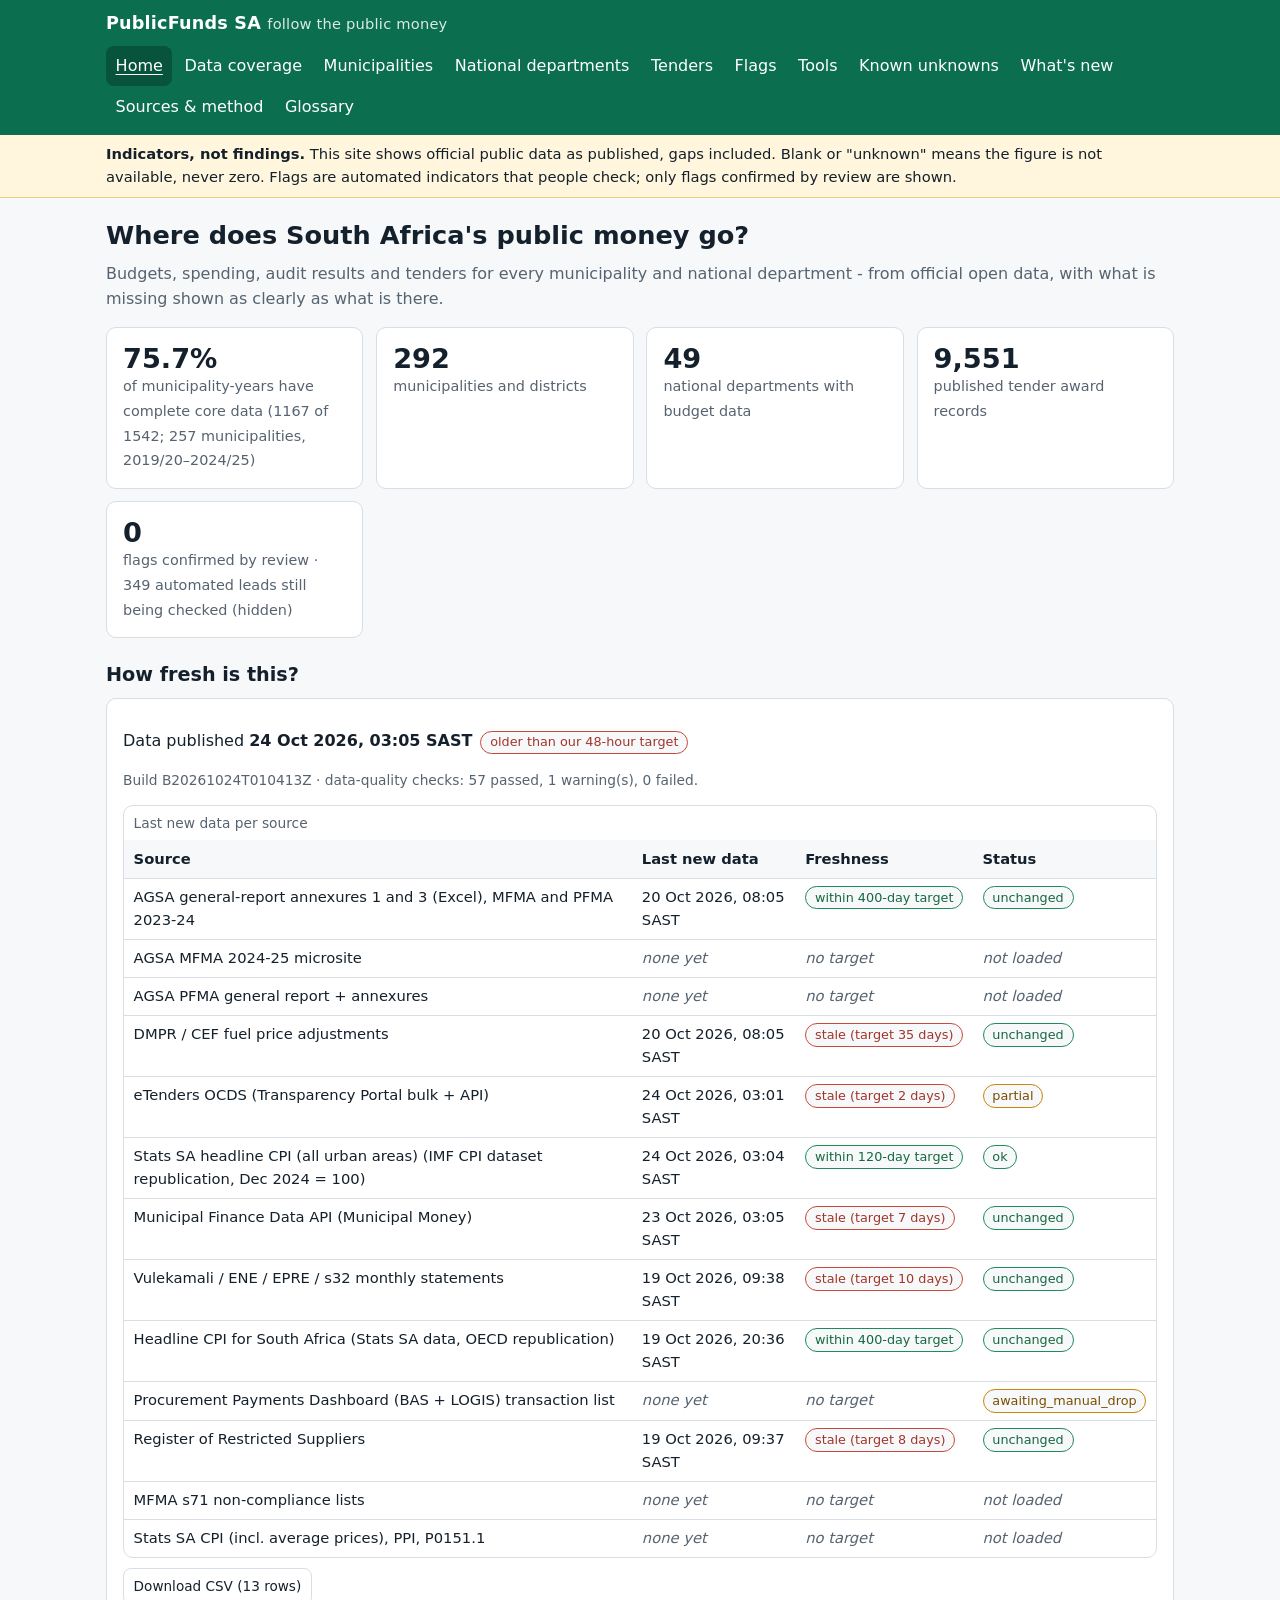
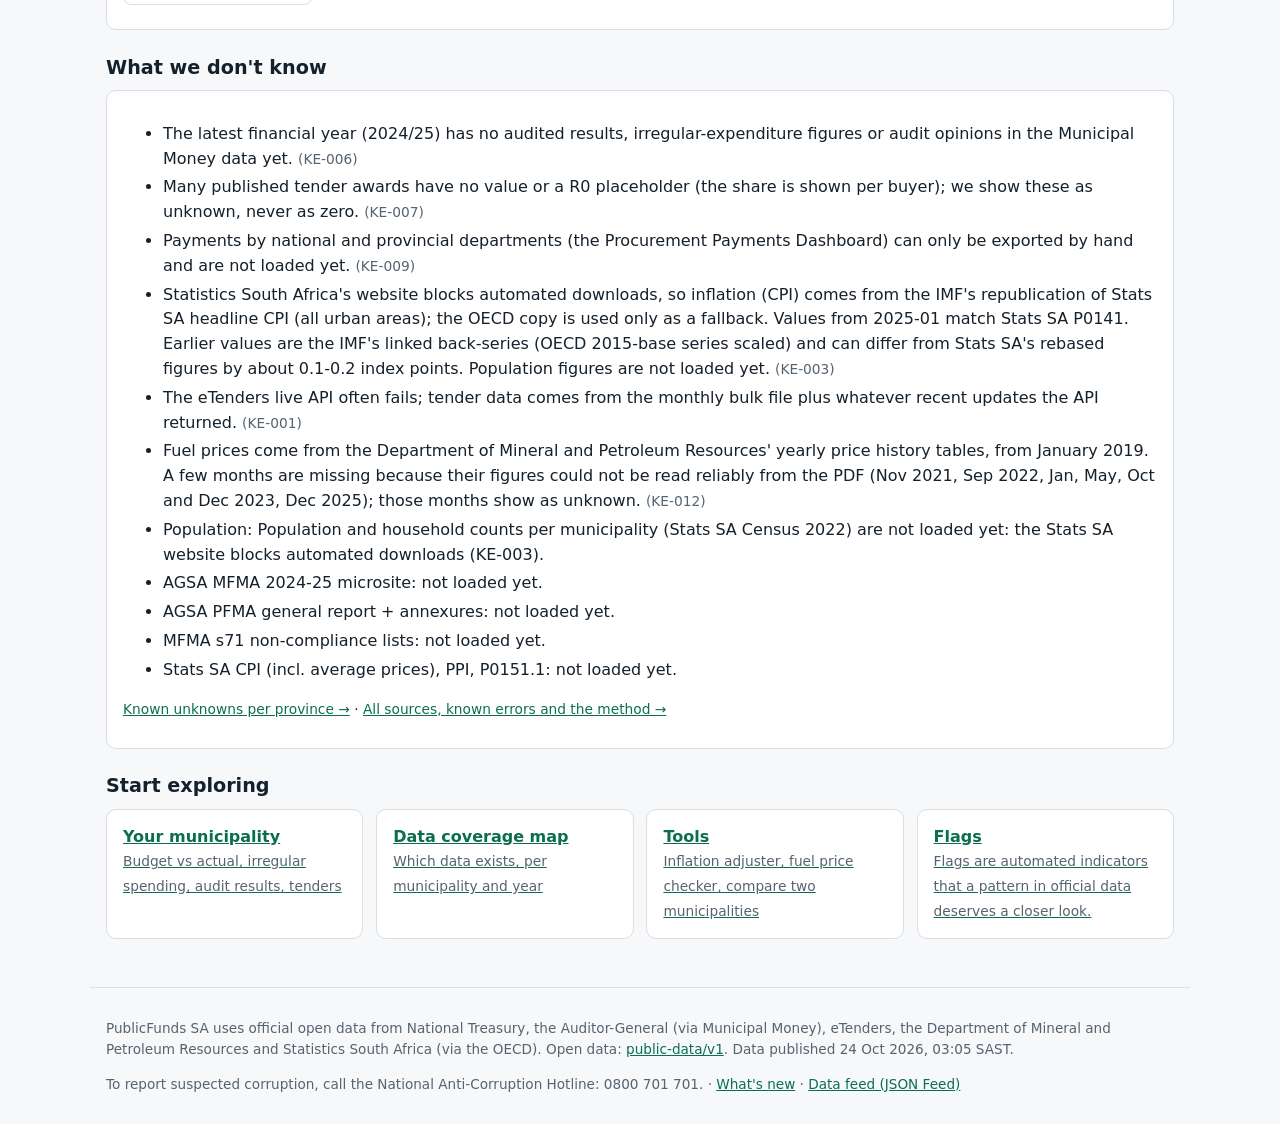
==== apps/public-dashboard/index.html @ 917b8e8d "Merge PR #32: CHG-2026-033 By data type table" ====
<!doctype html>
<html lang="en-ZA">
<head>
<meta charset="utf-8">
<meta name="viewport" content="width=device-width, initial-scale=1">
<meta http-equiv="Content-Security-Policy" content="default-src 'self'; script-src 'self' 'unsafe-inline'; style-src 'self' 'unsafe-inline'; img-src 'self' data:; connect-src 'self' https: http://127.0.0.1:* http://localhost:*; base-uri 'none'; form-action 'none'">
<link rel="icon" href="data:,">
<meta name="description" content="PublicFunds SA: where South African public money goes, from official open data - with the gaps shown honestly.">
<title>PublicFunds SA - follow South Africa's public money</title>
<link rel="canonical" href="https://publicfunds.grokforum.site/apps/public-dashboard/">
<meta name="theme-color" content="#0b6e4f">
<meta property="og:type" content="website">
<meta property="og:site_name" content="PublicFunds SA">
<meta property="og:title" content="PublicFunds SA - follow South Africa's public money">
<meta property="og:description" content="Budgets, spending, audit results and tenders for every municipality and national department, from official open data - with the gaps shown.">
<meta property="og:url" content="https://publicfunds.grokforum.site/apps/public-dashboard/">
<meta property="og:image" content="https://publicfunds.grokforum.site/apps/public-dashboard/og-card.png">
<meta property="og:image:width" content="1200"><meta property="og:image:height" content="630">
<meta property="og:image:alt" content="PublicFunds SA: follow South Africa's public money. Indicators, not findings.">
<meta property="og:locale" content="en_ZA">
<meta name="twitter:card" content="summary_large_image">
<meta name="twitter:title" content="PublicFunds SA - follow South Africa's public money">
<meta name="twitter:description" content="Budgets, spending, audits and tenders from official open data, with the gaps shown.">
<meta name="twitter:image" content="https://publicfunds.grokforum.site/apps/public-dashboard/og-card.png">
<link rel="alternate" type="application/feed+json" title="PublicFunds SA: new public data" href="../../public-data/v1/feed.json">
<style>
:root{--ink:#14202b;--muted:#566370;--line:#d8dee4;--bg:#f6f8fa;--card:#fff;--brand:#0b6e4f;--brand-ink:#fff;--accent:#c8860d;
--p:#1f8a5b;--pp:#e0b13a;--m:#c94a3a;--ok-ink:#16683f;--mid-ink:#7a4d00;--bad-ink:#a3352a;--na:#c9d1d9;--focus:#1b5fd1;--warn-bg:#fff6dd;--warn-line:#e9cf7c;--radius:10px}
@media (prefers-color-scheme:dark){:root{--ink:#e6edf3;--muted:#9aa7b4;--line:#33404c;--bg:#0f161d;--card:#16202a;--brand:#2fae7f;--brand-ink:#04140d;
--warn-bg:#2b2410;--warn-line:#6b5a22;--na:#3a4652;--ok-ink:#5fd39b;--mid-ink:#f0c060;--bad-ink:#ff9d8f}}
*{box-sizing:border-box}html{-webkit-text-size-adjust:100%}
body{margin:0;font:16px/1.55 system-ui,-apple-system,"Segoe UI",Roboto,sans-serif;color:var(--ink);background:var(--bg)}
a{color:var(--brand)}a:focus-visible,button:focus-visible,input:focus-visible,select:focus-visible,summary:focus-visible,[tabindex]:focus-visible{outline:3px solid var(--focus);outline-offset:2px}
.skip{position:absolute;left:-999px;top:0;background:var(--card);padding:.5rem 1rem;z-index:10}.skip:focus{left:.5rem}
header{background:var(--brand);color:var(--brand-ink);position:sticky;top:0;z-index:5}
.bar{display:flex;align-items:center;gap:.75rem;max-width:1100px;margin:0 auto;padding:.6rem 1rem}
.brand{font-weight:800;font-size:1.1rem;color:inherit;text-decoration:none;letter-spacing:.2px}.brand small{font-weight:500;opacity:.85}
#navtoggle{margin-left:auto;background:transparent;border:1px solid currentColor;color:inherit;border-radius:8px;padding:.35rem .6rem;font:inherit}
nav ul{list-style:none;margin:0;padding:0 1rem .6rem;display:none;flex-direction:column;gap:.15rem;max-width:1100px;margin:0 auto}
nav.open ul{display:flex}nav a{color:inherit;text-decoration:none;display:block;padding:.45rem .6rem;border-radius:8px}
nav a[aria-current=page],nav a:hover{background:rgba(0,0,0,.25);text-decoration:underline;text-underline-offset:3px}
@media (min-width:900px){#navtoggle{display:none}nav ul{display:flex;flex-direction:row;flex-wrap:wrap;padding:0 1rem .5rem}}
.notice{background:var(--warn-bg);border-bottom:1px solid var(--warn-line);font-size:.92rem}.notice p{max-width:1100px;margin:0 auto;padding:.5rem 1rem}@media (max-width:600px){.notice{font-size:.8rem}.notice p{padding:.35rem .8rem}}
main{max-width:1100px;margin:0 auto;padding:1rem;min-height:calc(100vh - 6rem)}#main:focus,#main:focus-visible{outline:none}
h1{font-size:1.6rem;line-height:1.25;margin:.4rem 0 .6rem}h2{font-size:1.2rem;margin:1.4rem 0 .5rem}h3{font-size:1.02rem;margin:1rem 0 .4rem}
.lead{color:var(--muted);margin-top:0}
.grid{display:grid;gap:.8rem;grid-template-columns:repeat(auto-fit,minmax(min(100%,220px),1fr))}
.card{background:var(--card);border:1px solid var(--line);border-radius:var(--radius);padding:.9rem 1rem}
.kpi>b{display:block;font-size:1.7rem;line-height:1.15}.kpi>span{color:var(--muted);font-size:.9rem}
.pill{display:inline-block;border-radius:999px;padding:.05rem .55rem;font-size:.8rem;border:1px solid var(--line);background:var(--bg);white-space:nowrap}
.pill.ok{border-color:var(--p);color:var(--ok-ink)}.pill.bad{border-color:var(--m);color:var(--bad-ink)}.pill.mid{border-color:var(--accent);color:var(--mid-ink)}
.unknown{color:var(--muted);font-style:italic}
.muted{color:var(--muted)}.small{font-size:.86rem}
.tablewrap{overflow-x:auto;border:1px solid var(--line);border-radius:var(--radius);background:var(--card)}
table{border-collapse:collapse;width:100%;font-size:.92rem}th,td{padding:.45rem .6rem;border-bottom:1px solid var(--line);text-align:left;vertical-align:top}
th{background:var(--bg);font-weight:650;position:sticky;top:0}td.num,th.num{text-align:right;font-variant-numeric:tabular-nums;white-space:nowrap}
tbody tr:last-child td{border-bottom:0}
.tools{display:flex;flex-wrap:wrap;gap:.5rem;align-items:end;margin:.6rem 0}
label{display:flex;flex-direction:column;font-size:.85rem;color:var(--muted);gap:.2rem}
input,select,button{font:inherit;color:var(--ink);background:var(--card);border:1px solid var(--line);border-radius:8px;padding:.45rem .6rem;min-height:2.5rem}
button{cursor:pointer}button.primary{background:var(--brand);color:var(--brand-ink);border-color:var(--brand)}
.btn-csv{font-size:.85rem;min-height:2.2rem}
.heat{border-collapse:separate;border-spacing:2px;font-size:.8rem}.heat td,.heat th{border:0;padding:.15rem .3rem}
.heat th[scope=row]{position:sticky;left:0;background:var(--card);z-index:1}.heat td.c{width:2.4rem;min-width:2rem;text-align:center;border-radius:4px;color:#fff;font-weight:700}
.s-P{background:#16683f}.s-p{background:var(--pp);color:#222!important}.s-m{background:#a3352a}.s--{background:var(--na);color:#333!important}.s-\?{background:#888}
.legend{display:flex;flex-wrap:wrap;gap:.6rem;font-size:.85rem}.legend i{display:inline-block;width:1rem;height:1rem;border-radius:3px;vertical-align:-3px;margin-right:.25rem}
.chart{width:100%;height:auto;max-height:320px}.chart text{fill:var(--muted);font-size:11px}.chart .axis{stroke:var(--line)}
.bars rect:hover{opacity:.85}
.op-unqualified{background:#16683f;color:#fff}.op-unqualified_emphasis_of_matter{background:#2e6b45;color:#fff}.op-qualified{background:#e0b13a;color:#222}
.op-adverse{background:#a3352a;color:#fff}.op-disclaimer{background:#8e2b20;color:#fff}.op-outstanding{background:#56616d;color:#fff}
.chip{display:inline-block;border-radius:6px;padding:.1rem .45rem;font-size:.8rem;margin:.1rem}
.gap li{margin:.25rem 0}
.bar-meter{display:inline-block;height:.6rem;border-radius:3px;background:var(--p);vertical-align:middle;margin-right:.35rem}.bar-meter.track{background:var(--na)}
.wide-last td:last-child,.wide-last th:last-child{min-width:14rem}
th.wrap-h{white-space:normal;min-width:7.5rem}.ymark{display:block;margin-top:.15rem;font-size:.78rem;font-weight:500;color:var(--muted)}
.nn,.hp{display:block;white-space:normal;font-size:.8rem;color:var(--muted)}.gapnote{border-left:4px solid var(--accent);margin:.8rem 0}.gapnote p{margin:.2rem 0}#trend{scroll-margin-top:9rem}.wide-last td:first-child{white-space:nowrap}
.entry{border-left:4px solid var(--brand);padding-left:.8rem;margin:.8rem 0}
.result{font-size:1.05rem}.result b{font-size:1.25rem}
footer{max-width:1100px;margin:2rem auto 0;padding:1rem;color:var(--muted);font-size:.85rem;border-top:1px solid var(--line)}
.err{border-color:var(--m);background:var(--warn-bg)}
details summary{cursor:pointer;font-weight:600}
@media (prefers-reduced-motion:reduce){*{transition:none!important;animation:none!important}}
@media print{header,nav,.tools,.btn-csv,footer{display:none}}
.reportcard{max-width:760px;border-top:6px solid var(--brand)}
</style>
</head>
<body>
<a class="skip" href="#main">Skip to content</a>
<header>
  <div class="bar"><a class="brand" href="#/">PublicFunds SA <small>follow the public money</small></a>
    <button id="navtoggle" aria-expanded="false" aria-controls="nav">Menu</button></div>
  <nav id="nav" aria-label="Main"><ul>
    <li><a href="#/">Home</a></li><li><a href="#/coverage">Data coverage</a></li><li><a href="#/municipalities">Municipalities</a></li>
    <li><a href="#/departments">National departments</a></li><li><a href="#/tenders">Tenders</a></li><li><a href="#/flags">Flags</a></li>
    <li><a href="#/tools">Tools</a></li><li><a href="#/unknowns">Known unknowns</a></li><li><a href="#/changes">What's new</a></li><li><a href="#/sources">Sources &amp; method</a></li><li><a href="#/glossary">Glossary</a></li></ul></nav>
</header>
<div class="notice" role="note"><p><b>Indicators, not findings.</b> This site shows official public data as published, gaps included. Blank or "unknown" means the figure is not available, never zero. Flags are automated indicators that people check; only flags confirmed by review are shown.</p></div>
<main id="main" tabindex="-1"><div id="view" aria-live="polite" aria-busy="true"><p>Loading…</p></div></main>
<footer><p id="foot">PublicFunds SA uses official open data from National Treasury, the Auditor-General (via Municipal Money), eTenders, the Department of Mineral and Petroleum Resources and Statistics South Africa (via the OECD). Open data: <a href="../../public-data/v1/manifest.json">public-data/v1</a>.</p>
<p>To report suspected corruption, call the National Anti-Corruption Hotline: 0800 701 701. · <a href="#/changes">What's new</a> · <a id="feedlink" href="../../public-data/v1/feed.json">Data feed (JSON Feed)</a></p></footer>
<script>
"use strict";
/* ---------------------------------------------------------------- config */
/* Data location: ?data=<url> or window.PUBLICFUNDS_DATA_BASE override; otherwise the copy deployed alongside the app
   (same origin, relative path ../../public-data/v1/). */
const CANDIDATES = (() => {
  const q = new URLSearchParams(location.search).get("data") || window.PUBLICFUNDS_DATA_BASE;
  const norm = v => { try { const u = new URL(v, location.href); if (!/^https?:$/.test(u.protocol)) return null; return u.href.replace(/\/?$/, "/"); } catch (e) { return null; } };
  if (q && norm(q)) return [norm(q)];
  // Same origin: the app is served from the repo layout, so the data sits two levels up.
  return [new URL(location.pathname.includes("/apps/public-dashboard/") ? "../../public-data/v1/" : "./public-data/v1/", location.href).href];
})();
let BASE = CANDIDATES[0];
const PROVINCES = {EC:"Eastern Cape",FS:"Free State",GT:"Gauteng",KZN:"KwaZulu-Natal",LP:"Limpopo",MP:"Mpumalanga",NC:"Northern Cape",NW:"North West",WC:"Western Cape"};
const TYPES = {metro:"Metro",local:"Local municipality",district:"District municipality"};
const DT = {budget:"Budget",actual_audited:"Audited actuals",uifw:"Irregular & wasteful spending",audit_opinion:"Audit opinion",procurement:"Tender awards"};
const STATE = {P:"present",p:"partial",m:"missing","-":"not applicable","?":"not computed"};
const SYM = {P:"✓",p:"~",m:"✗","-":"–","?":"?"};
const REASON = {audit_not_yet_due:"audit not yet due",source_not_publishing_yet:"source was not publishing yet",components_missing:"some parts missing",
  not_in_loaded_sources:"not in the loaded sources",opinion_outstanding:"audit outstanding",entity_not_in_existence:"municipality did not exist that year",
  award_values_missing:"many award values missing"};
const MONTHS = ["Jan","Feb","Mar","Apr","May","Jun","Jul","Aug","Sep","Oct","Nov","Dec"];

/* ---------------------------------------------------------------- helpers */
const $ = (s, r = document) => r.querySelector(s);
function el(tag, attrs, ...kids) {
  const e = document.createElement(tag);
  for (const [k, v] of Object.entries(attrs || {})) {
    if (v == null || v === false) continue;
    if (k === "class") e.className = v; else if (k.startsWith("on")) e.addEventListener(k.slice(2), v);
    else if (k === "html") throw new Error("no html"); else e.setAttribute(k, v === true ? "" : v);
  }
  for (const k of kids.flat(Infinity)) if (k != null && k !== false) e.append(k instanceof Node ? k : String(k));
  return e;
}
function safeUrl(u) { try { const x = new URL(u); return /^https?:$/.test(x.protocol) ? x.href : null; } catch (e) { return null; } }
function link(u, text, attrs) { const s = safeUrl(u); return s ? el("a", {href: s, rel: "noopener nofollow", target: "_blank", ...attrs}, text) : el("span", {}, text); }
function unknown(t) { return el("span", {class: "unknown"}, t || "unknown"); }
function randText(c) {
  if (c == null) return null; const v = c / 100, a = Math.abs(v);
  if (a >= 1e9) return "R" + (v / 1e9).toLocaleString("en-ZA", {maximumFractionDigits: 2}) + " bn";
  if (a >= 1e6) return "R" + (v / 1e6).toLocaleString("en-ZA", {maximumFractionDigits: 1}) + " m";
  return "R" + v.toLocaleString("en-ZA", {maximumFractionDigits: 0});
}
function randFull(c) { return c == null ? "" : "R" + (c / 100).toLocaleString("en-ZA", {minimumFractionDigits: 2, maximumFractionDigits: 2}); }
function rand(c) { return c == null ? unknown() : el("span", {title: randFull(c)}, randText(c)); }
function num(v, d = 2) { return v == null ? "" : Number(v).toLocaleString("en-ZA", {minimumFractionDigits: d, maximumFractionDigits: d}); }
function pct(x, d = 1) { return x == null ? null : (x * 100).toLocaleString("en-ZA", {maximumFractionDigits: d}) + "%"; }
function fyLabel(fye) { fye = +fye; return `${fye - 1}/${String(fye).slice(-2)}`; }
function natFy(fy) { fy = +fy; return `${fy}/${String(fy + 1).slice(-2)}`; }
function dateSast(iso) { if (!iso) return null; const d = new Date(iso); return isNaN(d) ? iso : d.toLocaleString("en-ZA", {timeZone: "Africa/Johannesburg", dateStyle: "medium", timeStyle: "short"}) + " SAST"; }
function ageDays(iso) { const d = new Date(iso); return isNaN(d) ? null : (Date.now() - d) / 864e5; }
function prov(p) { return PROVINCES[p] || p || "unknown"; }
function srcLink(file, key, text = "source") { const s = file && file.sources && file.sources[key]; return s ? link(s.url, text, {title: `${s.file} · fetched ${dateSast(s.fetched_at_sast)}`}) : unknown("no source"); }
function srcUrl(file, key) { const s = file && file.sources && file.sources[key]; return s ? s.url : ""; }
function opinionChip(code, labels) { return el("span", {class: "chip op-" + code}, (labels && labels[code]) || code); }

/* CSV of any view: every table is built from {columns, rows}; cells are {v, csv} or plain values */
function csvCell(x) { let s = x == null ? "" : String(x); if (/^[=+\-@\t\r]/.test(s)) s = "'" + s; return /[",\n;]/.test(s) ? '"' + s.replace(/"/g, '""') + '"' : s; }
function downloadCSV(name, columns, rows) {
  const lines = [columns.map(c => csvCell(c.csv || c.label)).join(",")];
  for (const r of rows) lines.push(columns.map(c => csvCell(c.csvValue ? c.csvValue(r) : (c.value ? c.value(r) : r[c.key]))).join(","));
  const blob = new Blob(["\ufeff" + lines.join("\r\n") + "\r\n"], {type: "text/csv;charset=utf-8"});
  const a = el("a", {href: URL.createObjectURL(blob), download: name}); document.body.append(a); a.click(); setTimeout(() => { URL.revokeObjectURL(a.href); a.remove(); }, 500);
}
function table(caption, allColumns, rows, csvName, opts = {}) {
  const limit = opts.limit || 500, shown = rows.slice(0, limit), columns = allColumns.filter(c => !c.csvOnly);
  const t = el("table", {}, opts.captionAbove ? null : el("caption", {class: "small muted", style: "text-align:left;padding:.4rem .6rem"}, caption),
    el("thead", {}, el("tr", {}, columns.map(c => el("th", {scope: "col", class: [c.num ? "num" : "", c.wrap ? "wrap-h" : ""].join(" ").trim() || null, "data-dt": c.dt}, c.label, (c.marks || []).map(m => el("span", {class: "ymark"}, m)))))),
    el("tbody", {}, shown.map(r => el("tr", opts.rowAttrs ? opts.rowAttrs(r) : {}, columns.map(c => el("td", {class: c.num ? "num" : null, "data-dt": c.dt}, c.render ? c.render(r) : (c.value ? c.value(r) : r[c.key]) ?? unknown()))))));
  const tools = el("div", {class: "tools"},
    csvName ? el("button", {class: "btn-csv", onclick: () => downloadCSV(csvName, allColumns, rows)}, `Download CSV (${rows.length} rows)`) : null,
    rows.length > limit ? el("span", {class: "small muted"}, `Showing ${limit} of ${rows.length}; the CSV has all rows.`) : null);
  return el("div", {}, opts.captionAbove ? el("p", {class: "small muted", id: opts.captionAbove}, caption) : null, el("div", {class: "tablewrap", tabindex: "0", role: "region", "aria-label": caption}, t), tools);   // captionAbove: the caption is a paragraph above the scrolling box, so it is never clipped on a phone
}
/* small accessible SVG charts (the table next to each chart carries the same numbers) */
function chart(title, labels, series, opts = {}) {
  const W = 640, H = 240, L = 64, R = 10, T = 18, B = 34, w = W - L - R, h = H - T - B;
  const vals = series.flatMap(s => s.values.filter(v => v != null)); if (!vals.length) return el("p", {class: "muted small"}, "No known values to chart.");
  const max = Math.max(...vals, 0) || 1, min = Math.min(0, ...vals);
  const y = v => T + h - (v - min) / (max - min) * h, n = labels.length, gw = w / n;
  const ns = "http://www.w3.org/2000/svg", s = (t, a) => { const e = document.createElementNS(ns, t); for (const k in a) e.setAttribute(k, a[k]); return e; };
  const svg = s("svg", {viewBox: `0 0 ${W} ${H}`, class: "chart", role: "img", "aria-label": title});
  const tt = s("title", {}); tt.textContent = title; svg.append(tt);
  for (let i = 0; i <= 4; i++) { const v = min + (max - min) * i / 4, yy = y(v);
    svg.append(s("line", {x1: L, x2: W - R, y1: yy, y2: yy, class: "axis"}));
    const tx = s("text", {x: L - 6, y: yy + 4, "text-anchor": "end"}); tx.textContent = opts.fmt ? opts.fmt(v) : randText(v); svg.append(tx); }
  labels.forEach((lb, i) => { const tx = s("text", {x: L + gw * i + gw / 2, y: H - 12, "text-anchor": "middle"}); tx.textContent = lb; svg.append(tx); });
  const bw = Math.max(2, (gw * 0.8) / series.length), g = s("g", {class: "bars"}); svg.append(g);
  series.forEach((se, k) => se.values.forEach((v, i) => {
    const x = L + gw * i + gw * 0.1 + bw * k;
    if (v == null) { const tx = s("text", {x: x + bw / 2, y: T + h - 4, "text-anchor": "middle"}); tx.textContent = "?"; g.append(tx); return; }
    const r = s("rect", {x, width: bw - 1, y: Math.min(y(v), y(0)), height: Math.abs(y(v) - y(0)) || 1, fill: se.color, rx: 2});
    const ti = s("title", {}); ti.textContent = `${se.name}, ${labels[i]}: ${opts.fmt ? opts.fmt(v) : randFull(v)}`; r.append(ti); g.append(r); }));
  const leg = el("div", {class: "legend", "aria-hidden": "true"}, series.map(se => el("span", {}, el("i", {style: `background:${se.color}`}), se.name)), el("span", {class: "muted"}, "? = unknown"));
  return el("figure", {style: "margin:0"}, svg, leg);
}

/* ---------------------------------------------------------------- data */
const cache = {};
const baseReady = (async () => {
  for (const b of CANDIDATES) {
    try { const r = await fetch(b + "manifest.json", {cache: "no-cache"}); if (r.ok) { const j = await r.json(); BASE = b; cache["manifest.json"] = Promise.resolve(j); return; } } catch (e) { /* try next */ }
  }
  BASE = CANDIDATES[CANDIDATES.length - 1];
})();
async function load(name) {
  await baseReady;
  if (!cache[name]) cache[name] = fetch(BASE + name, {cache: "no-cache"}).then(r => { if (!r.ok) throw new Error(`${name}: HTTP ${r.status}`); return r.json(); });
  return cache[name];
}
async function loadAwards() {
  const t = await load("tenders-summary.json");
  const files = await Promise.all(Object.values(t.award_files).map(load));
  return files;
}
function awardDoc(file, d) { if (!d) return null; if (/^https?:/.test(d)) return d; const [b, f] = d.split("|"); return file.doc_prefix + b + (f != null ? "&downloadedFileName=" + encodeURIComponent(f) : ""); }

/* ---------------------------------------------------------------- views */
const view = () => $("#view");
function setView(title, ...kids) {
  document.title = title + " · PublicFunds SA";
  const v = view(); v.replaceChildren(el("h1", {}, title), ...kids); v.setAttribute("aria-busy", "false");
}
function errorBox(e) { return el("div", {class: "card err"}, el("b", {}, "Couldn't load the data. "), String(e.message || e),
  el("p", {class: "small"}, "Data comes from ", link(BASE + "manifest.json", BASE), ". If the public data has just been set up it may not be live yet.")); }

async function vHome() {
  const [m, f] = await Promise.all([load("manifest.json"), load("flags.json")]);
  const c = m.coverage, ctr = m.counts;
  const gen = ageDays(m.generated_at_sast);
  const kp = (big, small) => el("div", {class: "card kpi"}, el("b", {}, big), el("span", {}, small));
  const notLoaded = m.sources.filter(s => !s.last_run_status || /blocked|failed|manual|partial/.test(s.last_run_status || ""));
  setView("Where does South Africa's public money go?",
    el("p", {class: "lead"}, "Budgets, spending, audit results and tenders for every municipality and national department - from official open data, with what is missing shown as clearly as what is there."),
    el("div", {class: "grid"},
      kp(c.complete_pct == null ? "unknown" : c.complete_pct + "%", `of municipality-years have complete core data (${c.complete} of ${c.applicable}; ${c.entities} municipalities, ${fyLabel(c.fye_min)}–${fyLabel(c.fye_max)})`),
      kp(ctr.municipalities, "municipalities and districts"),
      kp(ctr.departments, "national departments with budget data"),
      kp(ctr.awards.toLocaleString("en-ZA"), "published tender award records"),
      kp(ctr.flags_confirmed, `flags confirmed by review · ${ctr.leads_hidden} automated leads still being checked (hidden)`)),
    el("h2", {}, "How fresh is this?"),
    el("div", {class: "card"}, el("p", {}, "Data published ", el("b", {}, dateSast(m.generated_at_sast)), gen != null && gen > 2 ? el("span", {class: "pill bad", style: "margin-left:.5rem"}, "older than our 48-hour target") : el("span", {class: "pill ok", style: "margin-left:.5rem"}, "up to date")),
      el("p", {class: "small muted"}, `Build ${m.build.id} · data-quality checks: ${m.build.data_quality.pass} passed, ${m.build.data_quality.warn} warning(s), ${m.build.data_quality.fail} failed.`),
      table("Last new data per source", [
        {label: "Source", render: s => s.name || s.id, value: s => s.name || s.id},
        {label: "Last new data", render: s => s.last_new_data_sast ? dateSast(s.last_new_data_sast) : unknown("none yet"), value: s => s.last_new_data_sast},
        {label: "Freshness", render: s => {
          const age = s.last_new_data_sast ? (Date.now() - Date.parse(s.last_new_data_sast)) / 864e5 : null;
          if (age == null || !s.freshness_slo_days) return unknown("no target");
          return age > s.freshness_slo_days ? el("span", {class: "pill bad"}, `stale (target ${s.freshness_slo_days} days)`) : el("span", {class: "pill ok"}, `within ${s.freshness_slo_days}-day target`);
        }, value: s => s.freshness_slo_days || ""},
        {label: "Status", render: s => s.last_run_status ? el("span", {class: "pill " + (/^(ok|unchanged)$/.test(s.last_run_status) ? "ok" : "mid")}, s.last_run_status) : unknown("not loaded"), value: s => s.last_run_status || "not loaded"}],
        m.sources, "sources-freshness.csv")),
    el("h2", {}, "What we don't know"),
    el("div", {class: "card"}, el("ul", {class: "gap"},
      m.known_gaps.map(g => el("li", {}, g.text, " ", el("span", {class: "muted small"}, `(${g.id})`))),
      el("li", {}, "Population: ", m.population.reason),
      notLoaded.filter(s => !s.last_run_status).map(s => el("li", {}, `${s.name}: not loaded yet.`))),
      el("p", {class: "small"}, el("a", {href: "#/unknowns"}, "Known unknowns per province →"), " · ", el("a", {href: "#/sources"}, "All sources, known errors and the method →"))),
    el("h2", {}, "Start exploring"),
    el("div", {class: "grid"},
      el("a", {class: "card", href: "#/municipalities"}, el("b", {}, "Your municipality"), el("br"), el("span", {class: "muted small"}, "Budget vs actual, irregular spending, audit results, tenders")),
      el("a", {class: "card", href: "#/coverage"}, el("b", {}, "Data coverage map"), el("br"), el("span", {class: "muted small"}, "Which data exists, per municipality and year")),
      el("a", {class: "card", href: "#/tools"}, el("b", {}, "Tools"), el("br"), el("span", {class: "muted small"}, "Inflation adjuster, fuel price checker, compare two municipalities")),
      el("a", {class: "card", href: "#/flags"}, el("b", {}, "Flags"), el("br"), el("span", {class: "muted small"}, f.disclaimer.split(".")[0] + "."))));
}

async function vCoverage(params) {
  const [cov, mun] = await Promise.all([load("coverage.json"), load("municipalities.json")]);
  const byId = Object.fromEntries(mun.municipalities.map(x => [x.id, x]));
  const st = {dt: params.get("dt") || "budget", p: params.get("p") || "", t: params.get("t") || "", q: params.get("q") || ""};
  const body = el("div");
  const sel = (name, label, opts, val) => el("label", {}, label, el("select", {name, onchange: e => { st[name] = e.target.value; draw(); }}, opts.map(([v, t]) => el("option", {value: v, selected: v === val}, t))));
  const filters = el("div", {class: "tools", role: "search"},
    sel("dt", "Data type", Object.entries(DT), st.dt),
    sel("p", "Province", [["", "All provinces"], ...Object.entries(PROVINCES)], st.p),
    sel("t", "Type", [["", "All types"], ...Object.entries(TYPES)], st.t),
    el("label", {}, "Search", el("input", {type: "search", value: st.q, placeholder: "e.g. Buffalo City", oninput: e => { st.q = e.target.value; draw(); }})));
  const h = cov.headline.by_type;
  const summary = table("Share of applicable municipality-years with each data type present (years whose audits are due)", [
    {label: "Data type", value: r => DT[r[0]] || r[0]},
    {label: "Present", num: 1, value: r => r[1].present}, {label: "Partial", num: 1, value: r => r[1].partial}, {label: "Missing", num: 1, value: r => r[1].missing},
    {label: "Present %", num: 1, value: r => r[1].present_pct == null ? null : r[1].present_pct + "%"}], Object.entries(h), "coverage-by-type.csv");
  function draw() {
    const i = cov.data_types.indexOf(st.dt), q = st.q.toLowerCase();
    const ents = cov.entities.map(e => ({e, m: byId[e.id]})).filter(({m}) => m && (!st.p || m.province === st.p) && (!st.t || m.type === st.t) && (!q || (m.name + " " + m.code).toLowerCase().includes(q)))
      .sort((a, b) => a.m.province.localeCompare(b.m.province) || a.m.name.localeCompare(b.m.name));
    const cell = (e, k) => { const s = e.c[st.dt][k], r = +e.r[st.dt][k], why = r ? REASON[cov.reasons[r - 1]] || cov.reasons[r - 1] : "";
      return el("td", {class: "c s-" + s, title: `${STATE[s]}${why ? ": " + why : ""}`, "aria-label": `${cov.fy_labels[k]}: ${STATE[s]}${why ? ", " + why : ""}`}, SYM[s]); };
    const t = el("table", {class: "heat"}, el("caption", {class: "small muted", style: "text-align:left"}, `${DT[st.dt]}: ${ents.length} municipalities. Hover or focus a cell for the reason.`),
      el("thead", {}, el("tr", {}, el("th", {scope: "col"}, "Municipality"), cov.fy_labels.map(y => el("th", {scope: "col"}, el("abbr", {title: y}, y.slice(2)))))),
      el("tbody", {}, ents.map(({e, m}) => el("tr", {}, el("th", {scope: "row", style: "font-weight:500"}, el("a", {href: "#/m/" + encodeURIComponent(m.id)}, m.name), " ", el("span", {class: "muted"}, m.province)),
        cov.years.map((_, k) => cell(e, k))))));
    const rows = ents.map(({e, m}) => [m, e]);
    body.replaceChildren(el("div", {class: "tablewrap", tabindex: "0", role: "region", "aria-label": "Coverage heatmap"}, t), el("div", {class: "tools"}, el("button", {class: "btn-csv", onclick: () =>
      downloadCSV(`coverage-${st.dt}.csv`, [{label: "municipality", value: r => r[0].name}, {label: "code", value: r => r[0].code}, {label: "province", value: r => r[0].province},
        ...cov.years.map((y, k) => ({label: cov.fy_labels[k], value: r => { const s = r[1].c[st.dt][k], rr = +r[1].r[st.dt][k]; return STATE[s] + (rr ? " (" + cov.reasons[rr - 1] + ")" : ""); }}))], rows)}, `Download CSV (${rows.length} rows)`)));
  }
  setView("Data coverage", el("p", {class: "lead"}, "Which official data exists for each municipality and financial year (July–June). Missing data is a finding in itself: it is shown, never hidden or filled in."),
    el("div", {class: "legend"}, Object.entries(STATE).filter(([k]) => k !== "?").map(([k, v]) => el("span", {}, el("i", {class: "s-" + k}), `${SYM[k]} ${v}`))),
    filters, body, el("h2", {}, "Summary"), summary,
    el("p", {class: "small muted"}, `Headline: ${cov.headline.complete_pct}% of municipality-years from ${fyLabel(cov.headline.fye_min)} to ${fyLabel(cov.headline.fye_max)} have every core data type (budget, audited actuals, irregular & wasteful spending, audit opinion).`));
  draw();
}

function latestYear(m, key) { const ys = Object.keys(m.years).filter(y => m.years[y][key]).sort(); return ys.length ? ys[ys.length - 1] : null; }

async function vMunicipalities(params) {
  const mun = await load("municipalities.json");
  const st = {p: params.get("p") || "", q: params.get("q") || ""};
  const out = el("div");
  function draw() {
    const q = st.q.toLowerCase();
    const rows = mun.municipalities.filter(m => (!st.p || m.province === st.p) && (!q || (m.name + " " + m.code + " " + (m.long_name || "")).toLowerCase().includes(q)));
    const ly = m => latestYear(m, "audited");
    out.replaceChildren(table("Municipalities (latest audited year shown)", [
      {label: "Municipality", render: m => el("a", {href: "#/m/" + encodeURIComponent(m.id)}, m.name), value: m => m.name},
      {label: "Province", value: m => prov(m.province)}, {label: "Type", value: m => TYPES[m.type] || m.type},
      {label: "Latest audited year", value: m => ly(m) ? fyLabel(ly(m)) : null},
      {label: "Audited spending", num: 1, render: m => ly(m) ? rand(m.years[ly(m)].audited.exp) : unknown(), csvValue: m => ly(m) ? m.years[ly(m)].audited.exp / 100 : null, csv: "audited_spending_rand"},
      {label: "Latest audit opinion", render: m => { const y = latestYear(m, "audit"); return y ? [opinionChip(m.years[y].audit.code, mun.audit_opinions), " ", fyLabel(y)] : unknown(); },
       value: m => { const y = latestYear(m, "audit"); return y ? `${mun.audit_opinions[m.years[y].audit.code]} (${fyLabel(y)})` : null; }}],
      rows, "municipalities.csv", {limit: 400}));
  }
  setView("Municipalities", el("p", {class: "lead"}, "All metros, local and district municipalities. Pick one for its budget, spending, audit results and tenders."),
    el("div", {class: "tools", role: "search"},
      el("label", {}, "Search", el("input", {type: "search", value: st.q, placeholder: "name or code", oninput: e => { st.q = e.target.value; draw(); }})),
      el("label", {}, "Province", el("select", {onchange: e => { st.p = e.target.value; draw(); }}, [["", "All provinces"], ...Object.entries(PROVINCES)].map(([v, t]) => el("option", {value: v, selected: v === st.p}, t))))),
    out);
  draw();
}

function muniYearRows(m) {
  return Object.keys(m.years).sort().map(y => ({y, d: m.years[y]}));
}
async function vMunicipality(id) {
  const [mun, cov, ts, man] = await Promise.all([load("municipalities.json"), load("coverage.json"), load("tenders-summary.json"), load("manifest.json")]);
  const m = mun.municipalities.find(x => x.id === id);
  if (!m) return setView("Municipality not found", el("p", {}, "No municipality with id ", id, ". ", el("a", {href: "#/municipalities"}, "Back to the list")));
  const rows = muniYearRows(m).filter(r => +r.y >= 2017);
  const exp = k => rows.map(r => r.d[k] ? r.d[k].exp : null);
  const ly = latestYear(m, "audited"), lyd = ly && m.years[ly];
  const base = lyd && (m.years[ly].adjusted || m.years[ly].budget);
  const variance = lyd && base && lyd.audited.exp != null && base.exp ? (lyd.audited.exp - base.exp) / base.exp : null;
  const uifwRows = muniYearRows(m).filter(r => r.d.uifw);
  const audits = muniYearRows(m).filter(r => r.d.audit);
  const buyers = ts.buyers.filter(b => b.gov_body_id === id);
  const covE = cov.entities.find(e => e.id === id);
  const awardsBox = el("div");
  setView(m.name,
    el("p", {class: "lead"}, `${TYPES[m.type] || m.type} · ${prov(m.province)} · code ${m.code}${m.category ? " · category " + m.category : ""}. `, link(m.profile, "Municipal Money profile")),
    el("div", {class: "grid"},
      el("div", {class: "card kpi"}, el("b", {}, lyd ? rand(lyd.audited.exp) : unknown()), el("span", {}, ly ? `audited spending ${fyLabel(ly)} · ` : "audited spending · ", lyd ? srcLink(mun, lyd.audited.src) : "")),
      el("div", {class: "card kpi"}, el("b", {}, variance == null ? unknown() : (variance >= 0 ? "+" : "") + pct(variance)), el("span", {}, `audited spending vs the ${m.years[ly] && m.years[ly].adjusted ? "adjusted" : "original"} budget${ly ? ", " + fyLabel(ly) : ""}`)),
      el("div", {class: "card kpi"}, el("b", {}, uifwRows.length ? rand(uifwRows[uifwRows.length - 1].d.uifw.irregular) : unknown()), el("span", {}, uifwRows.length ? `irregular expenditure reported for ${fyLabel(uifwRows[uifwRows.length - 1].y)}` : "irregular expenditure")),
      el("div", {class: "card kpi"}, el("b", {}, audits.length ? opinionChip(audits[audits.length - 1].d.audit.code, mun.audit_opinions) : unknown()), el("span", {}, audits.length ? `audit opinion ${fyLabel(audits[audits.length - 1].y)}` : "audit opinion")),
      el("div", {class: "card kpi"}, el("b", {}, unknown()), el("span", {title: man.population.reason}, "spending per resident: population data not loaded yet (", el("a", {href: "#/sources"}, "why"), ")"))),
    el("h2", {}, "Budget vs actual spending"),
    el("p", {class: "small muted"}, "Operating expenditure. Original budget = approved at the start of the year; adjusted = mid-year revision; audited = what the audited financial statements show. Financial years run July–June."),
    chart(`Budget vs audited spending, ${m.name}`, rows.map(r => fyLabel(r.y)), [
      {name: "Original budget", color: "#9db4c8", values: exp("budget")}, {name: "Adjusted budget", color: "#4f7ea8", values: exp("adjusted")},
      {name: "Audited actual", color: "#0b6e4f", values: exp("audited")}]),
    table("Budget vs actual (operating revenue and expenditure)", [
      {label: "Year", value: r => fyLabel(r.y)},
      ...[["budget", "Original budget"], ["adjusted", "Adjusted budget"], ["audited", "Audited actual"]].flatMap(([k, lb]) => [
        {label: lb + " spending", num: 1, render: r => r.d[k] ? rand(r.d[k].exp) : unknown(), csvValue: r => r.d[k] && r.d[k].exp != null ? r.d[k].exp / 100 : null, csv: k + "_expenditure_rand"},
        {label: lb + " revenue", num: 1, render: r => r.d[k] ? rand(r.d[k].rev) : unknown(), csvValue: r => r.d[k] && r.d[k].rev != null ? r.d[k].rev / 100 : null, csv: k + "_revenue_rand"}]),
      {label: "Source", render: r => { const s = (r.d.audited || r.d.adjusted || r.d.budget); return s ? srcLink(mun, s.src) : unknown("none"); }, csvValue: r => { const s = (r.d.audited || r.d.adjusted || r.d.budget); return s ? srcUrl(mun, s.src) : ""; }, csv: "source_url"}],
      rows.filter(r => r.d.budget || r.d.adjusted || r.d.audited), `${m.code}-budget-vs-actual.csv`),
    el("h2", {}, "Irregular, fruitless & wasteful and unauthorised expenditure"),
    el("p", {class: "small muted"}, "As reported in the notes to the audited financial statements. Irregular does not necessarily mean money was stolen: it means rules (often procurement rules) were not followed. ", el("a", {href: "#/glossary"}, "What these terms mean"), "."),
    chart(`Irregular, fruitless and wasteful, and unauthorised expenditure, ${m.name}`, uifwRows.map(r => fyLabel(r.y)), [
      {name: "Irregular", color: "#c8860d", values: uifwRows.map(r => r.d.uifw.irregular ?? null)},
      {name: "Fruitless & wasteful", color: "#c94a3a", values: uifwRows.map(r => r.d.uifw.fruitless_wasteful ?? null)},
      {name: "Unauthorised", color: "#6b7785", values: uifwRows.map(r => r.d.uifw.unauthorised ?? null)}]),
    table("Reported UIF&W expenditure", [
      {label: "Year", value: r => fyLabel(r.y)},
      ...[["irregular", "Irregular"], ["fruitless_wasteful", "Fruitless & wasteful"], ["unauthorised", "Unauthorised"]].map(([k, lb]) => (
        {label: lb, num: 1, render: r => rand(r.d.uifw[k] ?? null), csvValue: r => r.d.uifw[k] == null ? null : r.d.uifw[k] / 100, csv: k + "_rand"})),
      {label: "Source", render: r => srcLink(mun, r.d.uifw.src), csvValue: r => srcUrl(mun, r.d.uifw.src), csv: "source_url"}], uifwRows, `${m.code}-uifw.csv`),
    el("h2", {}, "Audit opinions"),
    el("p", {class: "small muted"}, "From the Auditor-General. Best to worst: unqualified with no findings ('clean'), unqualified with findings, qualified, adverse, disclaimer. 'Outstanding' means the audit was not finished."),
    table("Audit opinion history", [
      {label: "Year", value: r => fyLabel(r.y)}, {label: "Opinion", render: r => opinionChip(r.d.audit.code, mun.audit_opinions), value: r => mun.audit_opinions[r.d.audit.code]},
      {label: "Audit report", render: r => r.d.audit.report ? link(/^https?:/.test(r.d.audit.report) ? r.d.audit.report : mun.report_prefix + r.d.audit.report, "report") : unknown("none"),
       value: r => r.d.audit.report ? (/^https?:/.test(r.d.audit.report) ? r.d.audit.report : mun.report_prefix + r.d.audit.report) : ""},
      {label: "Source", render: r => srcLink(mun, r.d.audit.src), csvValue: r => srcUrl(mun, r.d.audit.src), csv: "source_url"}], audits.slice().reverse(), `${m.code}-audit-opinions.csv`),
    el("h2", {}, "Tenders"),
    buyers.length ? [
      table("Published tender awards by year (eTenders)", [
        {label: "Year", value: r => r[0]}, {label: "Awards", num: 1, value: r => r[1].awards}, {label: "Known value", num: 1, render: r => rand(r[1].known_value), csvValue: r => r[1].known_value == null ? null : r[1].known_value / 100, csv: "known_value_rand"},
        {label: "No value published", num: 1, value: r => pct(r[1].missing_share, 0)}, {label: "Largest supplier's share", num: 1, value: r => pct(r[1].top_supplier_share, 0)}],
        buyers.flatMap(b => Object.entries(b.years).filter(([k]) => k !== "all")), `${m.code}-tenders.csv`),
      el("p", {class: "small muted"}, "Supplier concentration is shown without names. Values: only plausible published values are summed; awards without a value are counted, never treated as R0."),
      el("button", {onclick: async e => { e.target.disabled = true; e.target.textContent = "Loading award records…"; await showAwards(awardsBox, new Set(buyers.map(b => b.id)), m.code); e.target.remove(); }}, "Show award records (downloads about 2 MB)"), awardsBox]
      : el("p", {class: "muted"}, "No eTenders awards are matched to this municipality yet (municipal tender publication on eTenders is incomplete; see Data coverage)."),
    el("h2", {}, "Data coverage for this municipality"),
    covE ? table("Coverage", [{label: "Data type", value: r => DT[r]}, ...cov.years.map((y, k) => ({label: cov.fy_labels[k], render: r => el("span", {class: "chip s-" + covE.c[r][k], style: "color:#fff"}, SYM[covE.c[r][k]] + " " + STATE[covE.c[r][k]]), value: r => STATE[covE.c[r][k]]}))], cov.data_types, `${m.code}-coverage.csv`) : unknown(),
    el("p", {}, el("a", {href: "#/m/" + encodeURIComponent(m.id) + "/card"}, "Report card (share-friendly summary) →"), " · ", el("a", {href: "#/tools/compare?a=" + encodeURIComponent(m.id)}, "Compare with another municipality →")));
}

async function showAwards(box, buyerIds, name) {
  const files = await loadAwards(), ts = await load("tenders-summary.json");
  const bname = Object.fromEntries(ts.buyers.map(b => [b.id, b.name]));
  const rows = [];
  for (const f of files) for (const r of f.rows) if (buyerIds.has(r[4])) rows.push({f, r});
  rows.sort((a, b) => (b.r[2] || "").localeCompare(a.r[2] || ""));
  box.replaceChildren(table("Award records as published on eTenders (public records, not findings)", [
    {label: "Date", value: x => x.r[2]}, {label: "Buyer", value: x => bname[x.r[4]]}, {label: "Supplier", value: x => x.r[5]},
    {label: "Value", num: 1, render: x => x.r[6] == null ? unknown(x.r[7] ? x.r[7].replace(/_/g, " ") : "unknown") : rand(x.r[6]), csvValue: x => x.r[6] == null ? null : x.r[6] / 100, csv: "value_rand"},
    {label: "Reference", value: x => x.r[8]}, {label: "Method", value: x => x.r[9]},
    {label: "Document", render: x => { const d = awardDoc(x.f, x.r[11]); return d ? link(d, "tender document") : unknown("none"); }, value: x => awardDoc(x.f, x.r[11]) || ""},
    {label: "Source", render: x => srcLink(x.f, x.r[12]), csvValue: x => srcUrl(x.f, x.r[12]), csv: "source_url"}], rows.map(x => x), `${name}-awards.csv`, {limit: 200}));
}

async function vDepartments() {
  const dep = await load("departments.json");
  const lastFy = d => Object.keys(d.years).sort().pop();
  const rows = dep.departments.map(d => ({d, fy: lastFy(d)})).sort((a, b) => ((b.d.years[b.fy].main || b.d.years[b.fy].final || {}).amount || 0) - ((a.d.years[a.fy].main || a.d.years[a.fy].final || {}).amount || 0));
  setView("National departments", el("p", {class: "lead"}, "Budgets and actual spending of national government departments (financial years start in April). From National Treasury's Vulekamali budget data."),
    table("National departments: latest main budget", [
      {label: "Department", render: x => el("a", {href: "#/d/" + encodeURIComponent(x.d.id)}, x.d.name), value: x => x.d.name}, {label: "Vote", value: x => x.d.vote},
      {label: "Year", value: x => natFy(x.fy)},
      {label: "Main budget", num: 1, render: x => x.d.years[x.fy].main ? rand(x.d.years[x.fy].main.amount) : unknown(), csvValue: x => x.d.years[x.fy].main && x.d.years[x.fy].main.amount != null ? x.d.years[x.fy].main.amount / 100 : null, csv: "main_budget_rand"},
      {label: "Source", render: x => { const p = x.d.years[x.fy].main || Object.values(x.d.years[x.fy]).find(v => v && v.src); return p ? srcLink(dep, p.src) : unknown(); }, csvValue: x => { const p = x.d.years[x.fy].main || Object.values(x.d.years[x.fy]).find(v => v && v.src); return p ? srcUrl(dep, p.src) : ""; }, csv: "source_url"}],
      rows, "national-departments.csv"));
}
async function vDepartment(id) {
  const dep = await load("departments.json");
  const d = dep.departments.find(x => x.id === id);
  if (!d) return setView("Department not found", el("a", {href: "#/departments"}, "Back to the list"));
  const fys = Object.keys(d.years).sort(), ph = [["main", "Main budget", "#9db4c8"], ["adjusted", "Adjusted", "#4f7ea8"], ["final", "Final appropriation", "#2a5d8a"], ["audited", "Actually spent (audited)", "#0b6e4f"]];
  const am = (fy, k) => d.years[fy][k] ? d.years[fy][k].amount : null;
  setView(d.name, el("p", {class: "lead"}, `National department, vote ${d.vote}.`),
    chart(`Budget and spending, ${d.name}`, fys.map(natFy), ph.map(([k, n, c]) => ({name: n, color: c, values: fys.map(fy => am(fy, k))}))),
    table("Budget phases per financial year", [{label: "Year", value: fy => natFy(fy)},
      ...ph.map(([k, n]) => ({label: n, num: 1, render: fy => rand(am(fy, k)), csvValue: fy => am(fy, k) == null ? null : am(fy, k) / 100, csv: k + "_rand"})),
      {label: "Spent vs final", num: 1, value: fy => am(fy, "audited") != null && am(fy, "final") ? pct((am(fy, "audited") - am(fy, "final")) / am(fy, "final")) : null},
      {label: "Lines without a value", num: 1, value: fy => Object.values(d.years[fy]).reduce((s, v) => s + (v && v.unknown_lines || 0), 0)},
      {label: "Source", render: fy => { const p = Object.values(d.years[fy]).find(v => v && v.src); return p ? srcLink(dep, p.src) : unknown(); }, csvValue: fy => { const p = Object.values(d.years[fy]).find(v => v && v.src); return p ? srcUrl(dep, p.src) : ""; }, csv: "source_url"}],
      fys, `${d.id.replace(/[^a-z0-9-]/gi, "")}-budget.csv`),
    el("p", {class: "small muted"}, dep.about.join(" ")));
}

async function vTenders(params) {
  const ts = await load("tenders-summary.json");
  const st = {q: params.get("q") || "", sort: "awards"};
  const nat = Object.entries(ts.all_years).filter(([k]) => k !== "all");
  const out = el("div"), awardsBox = el("div");
  function draw() {
    const q = st.q.toLowerCase();
    const rows = ts.buyers.filter(b => !q || (b.name || "").toLowerCase().includes(q))
      .sort((a, b) => st.sort === "missing" ? b.years.all.missing_share - a.years.all.missing_share : st.sort === "value" ? (b.years.all.known_value || 0) - (a.years.all.known_value || 0) : b.years.all.awards - a.years.all.awards);
    out.replaceChildren(table("Buyers (all years)", [
      {label: "Buyer", render: b => b.gov_body_id ? el("a", {href: "#/m/" + encodeURIComponent(b.gov_body_id)}, b.name) : b.name, value: b => b.name},
      {label: "Awards", num: 1, value: b => b.years.all.awards}, {label: "Known value", num: 1, render: b => rand(b.years.all.known_value), csvValue: b => b.years.all.known_value == null ? null : b.years.all.known_value / 100, csv: "known_value_rand"},
      {label: "No value published", num: 1, value: b => pct(b.years.all.missing_share, 0)}, {label: "Largest supplier's share", num: 1, value: b => pct(b.years.all.top_supplier_share, 0)},
      {label: "Records", render: b => el("button", {class: "btn-csv", onclick: async e => { e.target.disabled = true; await showAwards(awardsBox, new Set([b.id]), (b.name || "buyer").replace(/[^a-z0-9]+/gi, "-")); awardsBox.scrollIntoView({behavior: "smooth"}); e.target.disabled = false; }}, "show"), value: () => ""}],
      rows, "tender-buyers.csv", {limit: 150}));
  }
  setView("Tenders", el("p", {class: "lead"}, "Tender awards published by government buyers on National Treasury's eTenders portal. These are public records as published - not flags or findings. Award values can be multi-year, framework or estimated contract values, so a year's total is not that year's spending."),
    table("All buyers, by year", [{label: "Year", value: r => r[0]}, {label: "Awards", num: 1, value: r => r[1].awards},
      {label: "Known value", num: 1, render: r => rand(r[1].known_value), csvValue: r => r[1].known_value == null ? null : r[1].known_value / 100, csv: "known_value_rand"},
      {label: "No value published", num: 1, value: r => pct(r[1].missing_share, 0)}, {label: "Implausible values", num: 1, value: r => r[1].implausible_value}], nat, "tenders-by-year.csv"),
    el("p", {class: "small muted"}, ts.about.join(" ")),
    el("h2", {}, "Buyers"),
    el("div", {class: "tools", role: "search"}, el("label", {}, "Search buyers", el("input", {type: "search", value: st.q, oninput: e => { st.q = e.target.value; draw(); }})),
      el("label", {}, "Sort by", el("select", {onchange: e => { st.sort = e.target.value; draw(); }}, el("option", {value: "awards"}, "most awards"), el("option", {value: "value"}, "highest known value"), el("option", {value: "missing"}, "most missing values")))),
    out, awardsBox);
  draw();
}

async function vFlags() {
  const f = await load("flags.json");
  const hid = Object.entries(f.hidden_leads.by_detector);
  setView("Flags", el("div", {class: "card"}, el("p", {}, el("b", {}, "What a flag is. "), f.disclaimer, " ", el("a", {href: "#/glossary"}, "What each check means"), "."),
      el("p", {class: "small muted"}, "Rules: ", f.policy.published, "; ", f.policy.four_eyes, ". Unconfirmed leads are ", f.policy.unconfirmed, ".")),
    el("h2", {}, `Confirmed flags (${f.confirmed.length})`),
    f.confirmed.length ? f.confirmed.map(x => el("div", {class: "card", style: "margin:.6rem 0"}, el("div", {class: "small muted"}, "Confirmed by review · ", x.detector_id.split("_")[0], " · ", x.severity, " · ", x.period_label || ""),
      el("h3", {}, x.title), el("p", {}, x.explanation), x.review_reason ? el("p", {class: "small"}, "Reviewers' reason: ", x.review_reason) : null,
      el("p", {class: "small"}, "Confirmed ", dateSast(x.confirmed_at_sast), " · evidence: ", x.evidence_urls.map((u, i) => [link(u, `source ${i + 1}`), " "]))))
      : el("div", {class: "card"}, el("p", {}, el("b", {}, "No flags have been confirmed by review yet.")), el("p", {}, `${f.hidden_leads.total} automated leads are waiting for review and are not shown. Many leads turn out to be data errors; publishing them unchecked could wrongly harm people and organisations.`)),
    el("h2", {}, "Leads under review (hidden)"),
    table("Automated leads not yet confirmed, by type", [{label: "What the check looks for", value: r => f.detectors[r[0]] || r[0]}, {label: "Leads hidden", num: 1, value: r => r[1].hidden},
      {label: "Name a supplier (need two reviewers)", num: 1, value: r => r[1].names_a_supplier}], hid, "hidden-leads.csv"));
}

/* ---------------------------------------------------------------- tools */
async function vTools(sub, params) {
  if (sub === "compare") return vCompare(params);
  const [pr, man] = await Promise.all([load("prices.json"), load("manifest.json")]);
  const cpi = pr.cpi, fuel = pr.fuel, idx = Object.fromEntries(cpi.rows.map(r => [r[0], r]));
  const periods = cpi.rows.map(r => r[0]);
  /* inflation */
  const infOut = el("div", {class: "result", "aria-live": "polite"});
  const amt = el("input", {type: "number", min: "0", step: "0.01", value: "1000", id: "inf-amt", inputmode: "decimal"});
  const per = (id, v) => el("select", {id}, periods.slice().reverse().map(p => el("option", {value: p, selected: p === v}, `${MONTHS[+p.slice(5) - 1]} ${p.slice(0, 4)}`)));
  const from = per("inf-from", periods.find(p => p.startsWith("2015-06")) || periods[0]), to = per("inf-to", cpi.last_period);
  function calc() {
    const a = parseFloat(amt.value), f = idx[from.value], t = idx[to.value];
    if (!(a >= 0) || !f || !t) { infOut.replaceChildren(unknown("enter an amount and two months")); return; }
    const res = a * t[1] / f[1];
    infOut.replaceChildren(el("p", {}, `R${a.toLocaleString("en-ZA", {maximumFractionDigits: 2})} in ${from.selectedOptions[0].text} is worth about `, el("b", {}, "R" + res.toLocaleString("en-ZA", {maximumFractionDigits: 2})), ` in ${to.selectedOptions[0].text} prices.`),
      el("p", {class: "small muted"}, `CPI ${from.value}: ${num(f[1])} → ${to.value}: ${num(t[1])} (${cpi.base}). Change: ${pct(t[1] / f[1] - 1)}. `, srcLink(pr, t[2], "CPI source")));
  }
  [amt, from, to].forEach(x => x.addEventListener("input", calc));
  /* fuel */
  const fuelOut = el("div", {class: "result", "aria-live": "polite"});
  const fdate = el("input", {type: "date", id: "fuel-date", value: new Date().toISOString().slice(0, 10)});
  const fgrade = el("select", {id: "fuel-grade"}, fuel.grades.map(g => el("option", {value: g.id}, g.label)));
  const fpaid = el("input", {type: "number", step: "0.01", min: "0", placeholder: "e.g. 25.50", id: "fuel-paid", inputmode: "decimal"});
  const firstWed = (y, m) => { const d = new Date(Date.UTC(y, m - 1, 1)); return 1 + ((3 - d.getUTCDay() + 7) % 7); };
  function fcalc() {
    const v = fdate.value; if (!v) return fuelOut.replaceChildren(unknown("pick a date"));
    let y = +v.slice(0, 4), mo = +v.slice(5, 7); const day = +v.slice(8, 10); let note = "";
    if (day < firstWed(y, mo)) { note = `Prices change on the first Wednesday of the month (${firstWed(y, mo)} ${MONTHS[mo - 1]}), so the previous month's price applied on this date.`; mo -= 1; if (!mo) { mo = 12; y -= 1; } }
    const row = fuel.rows.find(r => r[0] === y && r[1] === mo && r[2] === fgrade.value);
    if (!row) return fuelOut.replaceChildren(el("p", {}, unknown(`No official price loaded for ${MONTHS[mo - 1]} ${y}.`)), el("p", {class: "small muted"}, `Loaded months: ${fuel.rows.length ? fuel.rows[0][0] + "-" + String(fuel.rows[0][1]).padStart(2, "0") : "none"} to ${fuel.last_period || "none"} (KE-012).`));
    const off = row[3] / 100, paid = parseFloat(fpaid.value), regulated = fgrade.value.startsWith("petrol");
    const kids = [el("p", {}, `Official ${fuel.grades.find(g => g.id === fgrade.value).label} price for ${MONTHS[mo - 1]} ${y}: `, el("b", {}, `R${num(off)}/litre`), ". ", srcLink(pr, row[4], "DMPR source"))];
    if (paid > 0) { const diff = paid - off;
      kids.push(el("p", {}, Math.abs(diff) < 0.005 ? "What you paid matches the official price." : `What you paid is R${num(Math.abs(diff))}/l (${pct(Math.abs(diff) / off)}) ${diff > 0 ? "above" : "below"} the official price.`)); }
    kids.push(el("p", {class: "small muted"}, note, " ", regulated ? "Petrol pump prices are regulated: inland refers to Gauteng, coast to the coastal zones; other inland towns add a small transport cost." : "Diesel and paraffin are not regulated at the pump, so retailers may charge more than this official figure."));
    fuelOut.replaceChildren(...kids);
  }
  [fdate, fgrade, fpaid].forEach(x => x.addEventListener("input", fcalc));
  /* per capita */
  setView("Tools", el("p", {class: "lead"}, "Quick checks for taxpayers. Each result shows where its numbers come from."),
    el("section", {class: "card", "aria-labelledby": "t-inf"}, el("h2", {id: "t-inf", style: "margin-top:0"}, "Inflation adjuster"),
      el("p", {class: "small muted"}, `What is an old rand amount worth in later prices? Uses headline CPI (${cpi.publisher}). Latest month available: ${cpi.last_period || "none"}.`),
      el("div", {class: "tools"}, el("label", {for: "inf-amt"}, "Amount (R)", amt), el("label", {for: "inf-from"}, "From", from), el("label", {for: "inf-to"}, "To", to)), infOut,
      ...(cpi.back_series_note ? [el("p", {class: "small"}, cpi.back_series_note)] : [])),
    el("section", {class: "card", style: "margin-top:.8rem", "aria-labelledby": "t-fuel"}, el("h2", {id: "t-fuel", style: "margin-top:0"}, "Fuel price checker"),
      el("p", {class: "small muted"}, "Was a fuel price per litre in line with the official price on a given date? Official prices from the Department of Mineral and Petroleum Resources. Useful for checking fuel claims and invoices."),
      el("div", {class: "tools"}, el("label", {for: "fuel-date"}, "Date", fdate), el("label", {for: "fuel-grade"}, "Fuel", fgrade), el("label", {for: "fuel-paid"}, "Price paid (R/litre, optional)", fpaid)), fuelOut,
      el("details", {}, el("summary", {}, "All loaded official prices"), table("Official fuel prices (R/litre)", [{label: "Month", value: r => `${r[0]}-${String(r[1]).padStart(2, "0")}`},
        {label: "Fuel", value: r => (fuel.grades.find(g => g.id === r[2]) || {}).label}, {label: "R/litre", num: 1, value: r => num(r[3] / 100), csvValue: r => (r[3] / 100).toFixed(3), csv: "rand_per_litre"},
        {label: "Source", render: r => srcLink(pr, r[4]), csvValue: r => srcUrl(pr, r[4]), csv: "source_url"}], fuel.rows, "fuel-prices.csv"))),
    el("section", {class: "card", style: "margin-top:.8rem", "aria-labelledby": "t-cmp"}, el("h2", {id: "t-cmp", style: "margin-top:0"}, "Compare two municipalities"),
      el("p", {}, el("a", {href: "#/tools/compare"}, "Open the comparison →"))),
    el("section", {class: "card", style: "margin-top:.8rem", "aria-labelledby": "t-pc"}, el("h2", {id: "t-pc", style: "margin-top:0"}, "Per resident / per household"),
      el("p", {}, unknown("Not available yet.")), el("p", {class: "small muted"}, man.population.reason)));
  calc(); fcalc();
}

async function vCompare(params) {
  const mun = await load("municipalities.json");
  const list = mun.municipalities.slice().sort((a, b) => a.name.localeCompare(b.name));
  const years = [...new Set(list.flatMap(m => Object.keys(m.years)))].sort().reverse();
  const pick = (id, label, v) => el("label", {for: id}, label, el("select", {id}, list.map(m => el("option", {value: m.id, selected: m.id === v}, `${m.name} (${m.province})`))));
  const a = pick("cmp-a", "Municipality A", params.get("a") || list[0].id), b = pick("cmp-b", "Municipality B", params.get("b") || (list[1] || list[0]).id);
  const ysel = el("label", {for: "cmp-y"}, "Financial year", el("select", {id: "cmp-y"}, years.map(y => el("option", {value: y, selected: y === (params.get("y") || "2024")}, fyLabel(y)))));
  const out = el("div");
  const metrics = [["Original budget: spending", d => d.budget && d.budget.exp, d => d.budget && d.budget.src], ["Adjusted budget: spending", d => d.adjusted && d.adjusted.exp, d => d.adjusted && d.adjusted.src],
    ["Audited spending", d => d.audited && d.audited.exp, d => d.audited && d.audited.src], ["Audited revenue", d => d.audited && d.audited.rev, d => d.audited && d.audited.src],
    ["Irregular expenditure", d => d.uifw && d.uifw.irregular, d => d.uifw && d.uifw.src], ["Fruitless & wasteful", d => d.uifw && d.uifw.fruitless_wasteful, d => d.uifw && d.uifw.src],
    ["Unauthorised expenditure", d => d.uifw && d.uifw.unauthorised, d => d.uifw && d.uifw.src]];
  function draw() {
    const A = list.find(m => m.id === $("select", a).value), B = list.find(m => m.id === $("select", b).value), y = $("select", ysel).value;
    const da = A.years[y] || {}, db = B.years[y] || {};
    const val = (f, d) => { const v = f(d); return v == null ? null : v; };
    const rows = [...metrics.map(([lb, f, s]) => ({lb, va: val(f, da), vb: val(f, db), sa: s(da), sb: s(db), money: true})),
      {lb: "Audit opinion", va: da.audit && mun.audit_opinions[da.audit.code], vb: db.audit && mun.audit_opinions[db.audit.code], sa: da.audit && da.audit.src, sb: db.audit && db.audit.src}];
    out.replaceChildren(table(`${A.name} vs ${B.name}, ${fyLabel(y)}`, [{label: "Measure", value: r => r.lb},
      {label: A.name, num: 1, render: r => r.va == null ? unknown() : [r.money ? rand(r.va) : r.va, " ", r.sa ? srcLink(mun, r.sa, "↗") : ""], csvValue: r => r.va == null ? null : (r.money ? r.va / 100 : r.va), csv: A.name + (" (rand)")},
      {label: B.name, num: 1, render: r => r.vb == null ? unknown() : [r.money ? rand(r.vb) : r.vb, " ", r.sb ? srcLink(mun, r.sb, "↗") : ""], csvValue: r => r.vb == null ? null : (r.money ? r.vb / 100 : r.vb), csv: B.name + (" (rand)")},
      {label: "Sources", csvOnly: true, csvValue: r => [srcUrl(mun, r.sa), srcUrl(mun, r.sb)].filter(Boolean).join(" ")}], rows, `compare-${A.code}-${B.code}-${y}.csv`),
      el("p", {class: "small muted"}, "Municipalities differ hugely in size, so compare totals with care. Per-resident figures need population data, which is not loaded yet."));
  }
  [a, b, ysel].forEach(x => x.addEventListener("change", draw));
  setView("Compare two municipalities", el("div", {class: "tools"}, a, b, ysel), out);
  draw();
}

async function vSources() {
  const [m, f] = await Promise.all([load("manifest.json"), load("flags.json")]);
  setView("Sources & method",
    el("p", {class: "lead"}, "Everything on this site comes from the official sources below. Each figure links to the exact file it was read from."),
    table("Sources", [{label: "Source", render: s => s.page ? link(s.page, s.name || s.id) : (s.name || s.id), value: s => s.name || s.id}, {label: "Publisher", value: s => s.publisher},
      {label: "Licence / terms", value: s => s.licence}, {label: "Last new data", render: s => s.last_new_data_sast ? dateSast(s.last_new_data_sast) : unknown("none"), value: s => s.last_new_data_sast},
      {label: "Status", render: s => s.last_run_status || unknown("not loaded"), value: s => s.last_run_status || "not loaded"}, {label: "Problem", render: s => s.problem || "", value: s => s.problem || ""},
      {label: "Page", csvOnly: true, csvValue: s => s.page || ""}], m.sources, "sources.csv"),
    el("h2", {}, "How it works"),
    el("div", {class: "card"}, el("ol", {},
      el("li", {}, "Every day an automated pipeline downloads the sources, keeps an unchanged copy of each file with its checksum, and rebuilds the database."),
      el("li", {}, "Data-quality checks run on every build. If any check fails, nothing is published."),
      el("li", {}, "Coverage: for every municipality and financial year we record which data types exist (present, partial, missing or not applicable) and why."),
      el("li", {}, "Automated checks look for patterns worth a closer look. People review each one; a flag naming a supplier needs two different reviewers. Only confirmed flags appear on this site."),
      el("li", {}, "Money is stored in cents and shown in rand. Unknown values are left blank, never set to zero.")),
      el("p", {class: "small"}, "The checks: "), el("ul", {class: "small"}, Object.entries(f.detectors).map(([k, v]) => el("li", {}, el("b", {}, k.split("_")[0] + ": "), v)))),
    el("h2", {}, "Known errors in the source data"),
    table("Known errors (from our known-error database)", [{label: "ID", value: k => k.id}, {label: "What happens", value: k => k.symptom}], m.known_errors, "known-errors.csv"),
    el("h2", {}, "Reuse the data"),
    el("div", {class: "card"}, el("p", {}, "All data files are open JSON (schema ", m.schema_version, "). Start from ", link(BASE + "manifest.json", "manifest.json"), ":"),
      el("ul", {class: "small"}, m.files.map(x => el("li", {}, link(BASE + x.name, x.name), ` · ${(x.bytes / 1024).toFixed(0)} KB`))),
      el("p", {class: "small muted"}, m.freshness_slo)),
    el("h2", {}, "Important"), el("ul", {}, m.disclaimers.map(d => el("li", {}, d))));
}


/* ---------------------------------------------------------------- by-type availability model (CHG-2026-033) */
/* Pure function of coverage.json and municipalities.json. tests/test_unknowns_by_type_constant.py extracts exactly the block between the
   markers and runs it in node against thusa/coverage_ceiling.py on real and mutated data: keep the markers, keep the block self-contained. */
/* ceiling:begin */
function ceilingModel(cov, mun) {
  const CEILING_TYPES = ["budget", "actual_audited", "uifw", "audit_opinion"];   // tender awards are not assessed (see thusa/coverage_ceiling.py)
  const LABEL = {budget: "budget", actual_audited: "audited actuals", uifw: "irregular & wasteful spending", audit_opinion: "audit opinion", procurement: "tender awards"};
  const HEADERS = {budget: "Budget data available (original + adjusted)", actual_audited: "Audited actuals data available", uifw: "Irregular & wasteful spending data available", audit_opinion: "Audit opinion available", procurement: "Tender award data available (with a value)"};
  const CAPTION = "Share of municipality-years for which the data is available, per province and data type. This is not how much was spent or lost.";
  const HOW_TO_READ = "How to read this: a municipality-year counts as available when all the data for that data type and year is in the data PublicFunds loads, as partly available when only some of it is, and as missing when none was found. A gap is not evidence of wrongdoing. It usually means the data is not in what PublicFunds has loaded. Tender awards before 2021/22 are not counted for most municipalities; most counted municipality-years have no award records loaded, and some awards have no value.";
  const LEGEND = "Under each percentage, 'x of y' counts municipality-years (one municipality in one financial year), not municipalities.";
  const CSV_NOTE = "The headers of the CSV download changed: the irregular & wasteful spending column is now named as data available, and each data type has three extra columns that are only in the CSV (municipality-years available, municipality-years counted, and the 'at most' percentage).";
  const SCROLL_HINT = "Swipe or scroll sideways to see all the data types \u2192";   // shown only while the table is wider than its box
  const TENDER_CAPTION = "Tender awards: years before 2021/22 are not counted for most municipalities, so N is about four years per municipality, not six. Most counted municipality-years have no award records loaded, and some awards have no value.";
  const h = cov.headline, yIdx = cov.years.map((y, k) => [y, k]).filter(([y]) => y >= h.fye_min && y <= h.fye_max).map(([, k]) => k);
  const dec = x => x.toFixed(1).replace(".", ",");   // decimal comma, as num() shows on this page
  const pct = (a, b) => b ? Math.round(1000 * a / b) / 10 : null;
  const prov = Object.fromEntries(mun.municipalities.map(m => [m.id, m.province]));
  const emptyYears = dt => CEILING_TYPES.includes(dt) ? yIdx.filter(k => !cov.entities.some(e => e.c[dt][k] === "P")) : [];
  const missingPart = k => {
    const ys = mun.municipalities.map(m => m.years[String(cov.years[k])] || {});
    const nb = ys.filter(y => y.budget).length, na = ys.filter(y => y.adjusted).length;
    return nb && !na ? "adjusted budget" : na && !nb ? "original budget" : null;
  };
  const range = v => { const a = dec(Math.min(...v)), b = dec(Math.max(...v)); return a === b ? a + "%" : a + "–" + b + "% depending on the province"; };
  const join = p => p.length === 1 ? p[0] : p.slice(0, -1).join(", ") + " and " + p[p.length - 1];
  const T = {}, emp = {};
  for (const dt of cov.data_types) emp[dt] = new Set(emptyYears(dt));
  for (const e of cov.entities) {
    const p = prov[e.id]; if (p === undefined) continue;
    for (const dt of cov.data_types) {
      const c = ((T[p] ||= {})[dt] ||= {P: 0, n: 0, ne: 0});
      for (const k of yIdx) { const st = e.c[dt][k]; if (st === "-" || st === "?") continue; c.n++; if (st === "P") c.P++; if (emp[dt].has(k)) c.ne++; }
    }
  }
  const out = {cells: {}}, banner = {};
  for (const p of Object.keys(T).sort()) { out.cells[p] = {}; for (const dt of Object.keys(T[p]).sort()) out.cells[p][dt] = {P: T[p][dt].P, n: T[p][dt].n}; }
  for (const dt of cov.data_types) {
    const ek = [...emp[dt]], ceil = {};
    if (CEILING_TYPES.includes(dt)) for (const p of Object.keys(T).sort()) if (T[p][dt].n) ceil[p] = pct(T[p][dt].n - T[p][dt].ne, T[p][dt].n);
    const parts = ek.map(k => { const fy = cov.fy_labels[k], part = dt === "budget" ? missingPart(k) : null;
      (banner[fy] ||= []).push(part ? "the " + part : LABEL[dt]);
      return part ? `no municipality has the ${part} for ${fy}` : `no municipality has complete data for ${fy}`; });
    out[dt] = {empty: ek.map(k => cov.fy_labels[k]), ceiling: ceil,
               note: ek.length ? `At most ${range(Object.values(ceil))} with the data PublicFunds loads today (${parts.join("; ")}).` : null};
  }
  const inCell = {};
  for (const p of Object.keys(T).sort()) { inCell[p] = {}; for (const dt of cov.data_types) inCell[p][dt] = out[dt].empty.length && out[dt].ceiling[p] !== undefined ? `(at most ${dec(out[dt].ceiling[p])}% with the data loaded today)` : null; }
  out._text = {headers: HEADERS, caption: CAPTION, legend: LEGEND, scroll_hint: SCROLL_HINT, how_to_read: HOW_TO_READ, csv_note: CSV_NOTE, tender_caption: TENDER_CAPTION, in_cell: inCell};
  out._banner = Object.entries(banner).map(([fy, ts]) => `${fy}: no municipality has complete data for ${join(ts)} in the data PublicFunds loads today.`);
  return out;
}
/* ceiling:end */

/* ---------------------------------------------------------------- known unknowns (CHG-2026-008) */
async function vUnknowns() {
  const [cov, mun] = await Promise.all([load("coverage.json"), load("municipalities.json")]);
  const byId = Object.fromEntries(mun.municipalities.map(x => [x.id, x]));
  const h = cov.headline, yIdx = cov.years.map((y, k) => [y, k]).filter(([y]) => y >= h.fye_min && y <= h.fye_max).map(([, k]) => k);
  const prov = {};
  for (const e of cov.entities) {
    const m = byId[e.id]; if (!m) continue;
    const P = prov[m.province] ||= {code: m.province, munis: new Set(), t: {}, reasons: {}};
    for (const dt of cov.data_types) {
      const T = P.t[dt] ||= {P: 0, p: 0, m: 0, n: 0};
      for (const k of yIdx) {
        const st = e.c[dt][k]; if (st === "-" || st === "?" || st == null) continue;
        P.munis.add(e.id); T.n++; T[st]++;
        const r = +e.r[dt][k]; if (st !== "P" && r) { const why = cov.reasons[r - 1]; P.reasons[why] = (P.reasons[why] || 0) + 1; }
      }
    }
  }
  const pct = (a, b) => b ? Math.round(1000 * a / b) / 10 : null;
  const rows = Object.values(prov).map(P => {
    const tot = Object.values(P.t).reduce((a, T) => ({P: a.P + T.P, p: a.p + T.p, m: a.m + T.m, n: a.n + T.n}), {P: 0, p: 0, m: 0, n: 0});
    const top = Object.entries(P.reasons).sort((a, b) => b[1] - a[1])[0];
    return {...P, tot, known: pct(tot.P, tot.n), top};
  }).sort((a, b) => (a.known ?? 101) - (b.known ?? 101));
  /* CSI-028: trend per financial year and per-municipality ranking, from coverage.json only (same counting rules as above) */
  const trend = yIdx.map(k => {
    const t = {}, all = {P: 0, n: 0};
    for (const dt of cov.data_types) {
      let P = 0, n = 0;
      for (const e of cov.entities) { if (!byId[e.id]) continue; const st = e.c[dt][k]; if (st === "-" || st === "?" || st == null) continue; n++; if (st === "P") P++; }
      t[dt] = pct(P, n); all.P += P; all.n += n;
    }
    return {fy: cov.fy_labels[k], t, all: pct(all.P, all.n)};
  });
  const ranking = cov.entities.filter(e => byId[e.id]).map(e => {
    const c = {P: 0, p: 0, m: 0, n: 0};
    for (const dt of cov.data_types) for (const k of yIdx) { const st = e.c[dt][k]; if (st === "-" || st === "?" || st == null) continue; c.n++; c[st]++; }
    const m = byId[e.id];
    return {id: e.id, name: m.name, code: m.code, province: m.province, ...c, known: pct(c.P, c.n)};
  }).filter(r => r.n).sort((a, b) => a.known - b.known || b.m - a.m || a.name.localeCompare(b.name));
  const meter = v => v == null ? unknown() : el("span", {}, el("span", {class: "bar-meter", style: `width:${Math.max(2, v * 0.6)}px`, "aria-hidden": "true"}), num(v, 1) + "%");
  /* CHG-2026-033: what each by-type column measures, n of N in the cell, the years no municipality has complete data for (descriptive, no cause) */
  const R = ceilingModel(cov, mun), DT_AVAIL = R._text.headers;
  const toTrend = e => { e.preventDefault(); const t = $("#trend"), h = $("header");   // the header is sticky and 73-135 px high: land the heading below it
    if (t) { scrollTo({top: t.getBoundingClientRect().top + scrollY - (h ? h.offsetHeight : 0) - 12, behavior: "auto"}); t.focus({preventScroll: true}); } };
  const typeCell = (r, dt) => { const c = r.t[dt]; if (!c || !c.n) return unknown();
    return el("span", {}, el("span", {class: "pct"}, meter(pct(c.P, c.n))), el("span", {class: "nn", title: `${c.P} of ${c.n} municipality-years`}, `${c.P} of ${c.n}`),
      R._text.in_cell[r.code][dt] ? el("span", {class: "hp"}, R._text.in_cell[r.code][dt]) : null); };
  const typeCols = cov.data_types.map(dt => ({label: DT_AVAIL[dt] || DT[dt] || dt, dt, num: 1, wrap: 1, marks: R[dt].empty.map(fy => `${fy}: none complete`),
    render: r => typeCell(r, dt), value: r => r.t[dt] ? pct(r.t[dt].P, r.t[dt].n) : null}));
  const csvExtra = cov.data_types.flatMap(dt => [
    {label: `${DT_AVAIL[dt] || dt}: municipality-years available`, csvOnly: 1, value: r => r.t[dt] ? r.t[dt].P : null},
    {label: `${DT_AVAIL[dt] || dt}: municipality-years counted`, csvOnly: 1, value: r => r.t[dt] ? r.t[dt].n : null},
    {label: `${DT_AVAIL[dt] || dt}: at most % with the data loaded today`, csvOnly: 1, value: r => R[dt].ceiling[r.code] ?? null}]);
  const hint = el("p", {class: "small muted", id: "by-type-scrollhint", hidden: true}, R._text.scroll_hint);
  const notes = cov.data_types.filter(dt => R[dt].note);
  const gapLines = R._banner;
  setView("Known unknowns, by province",
    el("p", {class: "lead"}, `What share of the data a taxpayer should be able to see is actually published, for each province's municipalities. Financial years ${fyLabel(h.fye_min)} to ${fyLabel(h.fye_max)} (years whose audits are due). Lowest first: the biggest blind spots are at the top.`),
    gapLines.length ? el("div", {class: "card gapnote", id: "by-type-banner", role: "note"}, gapLines.map(l => el("p", {}, el("b", {}, l))),
      el("p", {class: "small"}, el("a", {class: "to-trend", href: "#/unknowns", onclick: toTrend}, "Share per financial year, in the trend table below ↓"))) : null,
    el("div", {class: "wide-last"}, table("Published data per province (all five data types together)", [
      {label: "Province", render: r => PROVINCES[r.code] || r.code, value: r => PROVINCES[r.code] || r.code},
      {label: "Municipalities", num: 1, value: r => r.munis.size},
      {label: "Fully published", num: 1, render: r => meter(r.known), value: r => r.known},
      {label: "Partly published", num: 1, value: r => r.tot.p},
      {label: "Missing", num: 1, value: r => r.tot.m},
      {label: "Most common reason for a gap", render: r => r.top ? `${REASON[r.top[0]] || r.top[0]} (${r.top[1]})` : unknown("none"), value: r => r.top ? r.top[0] : ""}],
      rows, "known-unknowns-by-province.csv")),
    el("div", {id: "by-type"},
      el("h2", {}, "By data type"),
      el("p", {class: "small muted", id: "by-type-legend"}, R._text.legend),
      hint,
      table(R._text.caption, [
        {label: "Province", value: r => PROVINCES[r.code] || r.code},
        ...typeCols, ...csvExtra],
        rows, "known-unknowns-by-type.csv", {rowAttrs: r => ({"data-prov": r.code}), captionAbove: "by-type-caption"}),
      el("p", {class: "small muted", id: "by-type-csvnote"}, R._text.csv_note),
      notes.length ? el("ul", {class: "small", id: "by-type-notes"}, notes.map(dt => el("li", {"data-dt": dt}, R[dt].note))) : null,
      cov.data_types.includes("procurement") ? el("p", {class: "small muted", id: "by-type-tender"}, R._text.tender_caption) : null),
    el("h2", {id: "trend", tabindex: "-1"}, "Trend over time (CSI-028)"),
    table("Share of municipality data items fully published, per financial year and data type", [
      {label: "Financial year", value: r => r.fy},
      {label: "All types", num: 1, render: r => meter(r.all), value: r => r.all},
      ...cov.data_types.map(dt => ({label: DT_AVAIL[dt] || DT[dt] || dt, num: 1, wrap: 1, render: r => meter(r.t[dt]), value: r => r.t[dt]}))],
      trend, "known-unknowns-by-year.csv"),
    el("h2", {}, "Municipalities with the most missing data (CSI-028)"),
    table("Municipalities ranked by share of data items fully published, lowest first", [
      {label: "Municipality", render: r => el("a", {href: `#/m/${r.id}`}, r.name), value: r => r.name},
      {label: "Code", csvOnly: 1, value: r => r.code},
      {label: "Province", value: r => PROVINCES[r.province] || r.province},
      {label: "Fully published", num: 1, render: r => meter(r.known), value: r => r.known},
      {label: "Partly published", num: 1, value: r => r.p},
      {label: "Missing", num: 1, value: r => r.m},
      {label: "Data items", num: 1, value: r => r.n}],
      ranking, "known-unknowns-by-municipality.csv", {limit: 25}),
    el("div", {class: "card small"}, el("p", {id: "by-type-howto"}, R._text.how_to_read),
      el("p", {}, el("a", {href: "#/coverage"}, "See each municipality on the coverage map →"))));
  const wrap = $("#by-type .tablewrap");      // show the sideways-scroll hint only while the table is wider than its box (narrow screens)
  if (wrap && window.ResizeObserver) new ResizeObserver(() => { hint.hidden = !(wrap.scrollWidth > wrap.clientWidth + 1); }).observe(wrap);
}

/* ---------------------------------------------------------------- what's new (CHG-2026-008) */
async function vChanges() {
  let ch;
  try { ch = await load("changes.json"); }
  catch (e) { setView("What's new", el("p", {class: "lead"}, "The change log starts with the next data refresh. Until then, see when the data was last published on the home page."), el("a", {href: "#/"}, "Home")); return; }
  const lbl = {municipalities: "Municipalities", departments: "National departments", awards: "Tender award records", buyers: "Buyers", fuel_rows: "Fuel price rows", cpi_months: "CPI months", flags_confirmed: "Confirmed flags", leads_hidden: "Hidden leads"};
  setView("What's new in the data",
    el("p", {class: "lead"}, "Each time the published data changes we add an entry here, newest first. Nothing is added when a refresh finds no new data. ",
      el("a", {href: BASE + "feed.json"}, "Follow it as a JSON Feed"), "."),
    ch.entries.length ? el("div", {}, ch.entries.map(e => el("section", {class: "entry"},
      el("h2", {}, dateSast(e.published_sast)),
      el("ul", {}, e.summary.map(t => el("li", {}, t))),
      el("p", {class: "small muted"}, `Build ${e.build_id} · data-quality checks: ${e.data_quality.pass} passed, ${e.data_quality.warn} warning(s), ${e.data_quality.fail} failed`,
        e.files_changed.length ? ` · files changed: ${e.files_changed.join(", ")}` : ""),
      el("details", {}, el("summary", {}, "Totals in this build"),
        el("ul", {class: "small"}, Object.entries(e.counts).map(([k, v]) => el("li", {}, `${lbl[k] || k}: ${Number(v).toLocaleString("en-ZA")}`, e.count_changes[k] ? ` (${e.count_changes[k] > 0 ? "+" : ""}${e.count_changes[k].toLocaleString("en-ZA")})` : ""))))))) : el("p", {}, "No entries yet."));
}

/* ---------------------------------------------------------------- glossary / plain-language explainers (CHG-2026-013) */
function vGlossary() {
  const term = (id, name, ...body) => el("section", {class: "card", id: "g-" + id, style: "margin:.6rem 0"}, el("h3", {}, name), ...body);
  const src = (...l) => el("p", {class: "small muted"}, "Source: ", l.map((x, i) => [i ? " · " : "", x]));
  const PFMA = "https://www.treasury.gov.za/legislation/pfma/act.pdf", MFMA = "https://www.agsa.co.za/Portals/0/Legislation/Municipal_Finance_Management_Act_MFMA.pdf";
  const MSCM = "https://mfma.treasury.gov.za/RegulationsandGazettes/Municipal%20SCM%20Amendment%20Regulations.pdf";
  const PSCM = "https://ocpo.treasury.gov.za/Legislation/Instruction%20Notes/PFM%20SCM%20Instruction%20No.%2002%20of%202021-22%20Procurement%20thresholds%20and%20processes.pdf";
  const det = (code, name, text) => el("li", {}, el("b", {}, code + " " + name + ": "), text);
  setView("Glossary: what the words mean",
    el("p", {class: "lead"}, "Plain-language explanations of the terms used on this site, with links to the official sources they come from."),
    el("h2", {}, "Irregular, unauthorised, and fruitless and wasteful expenditure"),
    el("p", {}, "Together these are often called ", el("b", {}, "UIFW"), ". Public bodies must report them in the notes to their financial statements. None of them on its own means money was stolen."),
    term("unauthorised", "Unauthorised expenditure",
      el("p", {}, "Spending more than the budget the legislature or council approved, or spending money on something other than what it was approved for. For a national or provincial department (PFMA) this means overspending a vote or a main division within a vote, or spending not in line with the purpose of the vote. For a municipality (MFMA) it means spending that is not in line with the approved budget, including overspending the total budget or a vote.")),
    term("irregular", "Irregular expenditure",
      el("p", {}, "Spending that broke a rule in the law, for example the supply chain (procurement) rules, but is not unauthorised expenditure. It means a required process was not followed. It does not by itself mean that the goods were not delivered or that money was lost. Under the MFMA, a municipality's irregular expenditure can be condoned (formally excused) in some cases.")),
    term("fruitless", "Fruitless and wasteful expenditure",
      el("p", {}, "Spending that was made in vain and would have been avoided had reasonable care been exercised.")),
    src(link(PFMA, "PFMA, section 1 (definitions)"), link(MFMA, "MFMA, section 1 (definitions), copy published by the Auditor-General")),
    el("h2", {}, "The laws"),
    term("pfma", "PFMA: Public Finance Management Act, 1999 (Act 1 of 1999)",
      el("p", {}, "The law on how national and provincial departments and public entities (including state-owned companies) manage money: budgets, spending, reporting and who is responsible.")),
    term("mfma", "MFMA: Municipal Finance Management Act, 2003 (Act 56 of 2003)",
      el("p", {}, "The same kind of law for municipalities and municipal entities. A municipal financial year ends on 30 June.")),
    src(link(PFMA, "PFMA"), link(MFMA, "MFMA"), link("https://mfma.treasury.gov.za/", "National Treasury MFMA site")),
    el("h2", {}, "Audit outcomes (Auditor-General of South Africa, AGSA)"),
    el("p", {}, "Every year the AGSA audits each department, entity and municipality and gives one of these outcomes, from best to worst:"),
    el("ul", {},
      el("li", {}, el("b", {}, "Clean audit (unqualified, no findings): "), "the financial statements have no material misstatements, the performance report is reliable, and there was no material breach of key laws."),
      el("li", {}, el("b", {}, "Unqualified with findings: "), "the financial statements are fine, but there were material findings on performance reporting, on compliance with the law, or both. The AGSA says this is not a good outcome."),
      el("li", {}, el("b", {}, "Qualified: "), "specific amounts in the financial statements are materially misstated, or there was not enough evidence to check them."),
      el("li", {}, el("b", {}, "Adverse: "), "the misstatements are widespread, not limited to specific amounts."),
      el("li", {}, el("b", {}, "Disclaimer: "), "the auditee could not give enough evidence for the AGSA to form an opinion at all."),
      el("li", {}, el("b", {}, "Outstanding: "), "the financial statements were submitted too late to audit, or not at all.")),
    src(link("https://www.agsa.co.za/what-we-do", "AGSA: what we do (glossary of audit opinions)"), link("https://pfma-2021-2022.agsa.co.za/audit-101/", "AGSA: Audit 101"), link("https://www.agsa.co.za/reports", "AGSA reports")),
    el("h2", {}, "Buying: tenders and limits"),
    term("limits", "Competitive-bidding limits",
      el("p", {}, "Above a set value, a public body must invite competitive bids (an open tender). Up to that value it may buy using written price quotations. Breaking one purchase into smaller ones to stay under the limit is not allowed."),
      el("ul", {},
        el("li", {}, el("b", {}, "Municipalities (MFMA): "), "R750 000 for metros, R300 000 for local municipalities and R200 000 for district municipalities (VAT included), under the Municipal Supply Chain Management Regulations as amended by Government Gazette 49863 of 14 December 2023."),
        el("li", {}, el("b", {}, "National and provincial departments (PFMA): "), "R1 000 000 (including all applicable taxes), under National Treasury's PFMA SCM Instruction No. 02 of 2021/22.")),
      src(link(MSCM, "Municipal SCM Amendment Regulations (Gazette 49863)"), link(PSCM, "PFMA SCM Instruction No. 02 of 2021/22"))),
    term("etenders", "eTenders",
      el("p", {}, "National Treasury's eTenders portal, where government bodies publish tenders and awards. Its open data (in the Open Contracting Data Standard) is the source of the tender awards on this site. Award records start in 2021, and many have no value or a R0 placeholder; we show those as unknown."),
      src(link("https://data.etenders.gov.za/", "eTenders open data portal"))),
    term("restricted", "Restricted suppliers",
      el("p", {}, "National Treasury publishes a list of suppliers and people that are restricted from doing business with the state (the Restricted Supplier and Tender Defaulter report), with the period each restriction applies. We use the list only to check awards; names from it are never published on this site."),
      src(link("https://ocpo.treasury.gov.za/RestrictedSupplier/RestrictedSuppliersReport.pdf", "National Treasury: Restricted Supplier and Tender Defaulter report"))),
    el("h2", {}, "What each automated check means"),
    el("p", {}, "These checks look for patterns in official data that deserve a closer look. A pattern is not proof of wrongdoing: it can be a data error or have a good reason."),
    el("ul", {},
      det("D1", "Overspending", "audited spending was well above the approved budget: more than 20% above it for a municipality's operating spending (not counting non-cash items such as depreciation), or any overspending of a national department's final appropriation. Budgets under R10 million are ignored."),
      det("D3", "Restricted supplier", "a tender was awarded to a name on National Treasury's restricted-supplier list while the restriction applied."),
      det("D4", "One supplier dominates", "over three years, one supplier won more than half of a buyer's tender value, and the buyer's awards were highly concentrated (Herfindahl-Hirschman index above 2 500). Only buyers with at least 10 awards worth R10 million or more in total are checked."),
      det("D5", "Missing award values", "at least half of a buyer's published awards have no value, R0, or an obviously wrong amount under R100."),
      det("D8", "Rising irregular expenditure", "reported irregular expenditure went up two years in a row and grew by at least 50% on the year before, to at least R10 million."),
      det("D13", "Fuel price too high", "a fuel payment works out at more than 20% above the highest official fuel price published by the Department of Mineral and Petroleum Resources (DMPR) for that fuel type and period."),
      det("D6", "Possible tender splitting", "one buyer gave one supplier two or more awards within 30 days, each under the competitive-bidding limit but together above it. Splitting can only be suspected from published awards, not shown."),
      det("D16", "Repeat awards", "one buyer gave the same supplier five or more awards with a known value (each to that supplier alone) within a year."),
      det("D17", "Just under the limit", "one buyer gave one supplier two or more awards within a year, each within 10% below the competitive-bidding limit.")),
    el("h2", {}, "Why you only see reviewed and confirmed flags"),
    el("p", {}, "Automated checks find many leads that turn out to be data errors. Publishing them unchecked could wrongly harm people and organisations. So a flag appears on this site only after people have reviewed it and confirmed that the data pattern is real, and only while the evidence has not changed since. A flag that names a supplier or person needs two different reviewers. The checks D13, D6, D16 and D17 are used only for internal review and are never published. A confirmed flag means the pattern is real, not that anyone acted unlawfully."),
    el("h2", {}, "A blank means unknown"),
    el("p", {}, "When a figure is missing from the source, we show it as ", unknown(), " or leave it blank. We never fill in a zero. A gap is not evidence of wrongdoing: often the audit is not due yet or the source has not published it. ", el("a", {href: "#/unknowns"}, "See the known unknowns"), "."),
    el("p", {}, el("a", {href: "#/sources"}, "All sources and the method →")));
}

/* ---------------------------------------------------------------- report card (CHG-2026-015) */
/* Only published fields: municipalities.json (audit, uifw), coverage.json (entities), flags.json (confirmed only; hidden_leads never read). */
const CARD_NEVER_PUBLISH = ["D13_fuel_unit_price", "D6_threshold_splitting", "D16_repeat_awards", "D17_just_below_threshold"];  // = config/publication.yaml never_publish
function cardFlags(f, id) { return (f.confirmed || []).filter(x => x.gov_body_id === id && !CARD_NEVER_PUBLISH.includes(x.detector_id)); }
function cardCompleteness(covE) {
  const n = {P: 0, p: 0, m: 0}, gaps = [];
  if (covE) for (const t of Object.keys(covE.c)) [...covE.c[t]].forEach((s, k) => { if (s in n) { n[s]++; if (s !== "P") gaps.push([t, k, s]); } });
  return {n, gaps, total: n.P + n.p + n.m};
}
async function vCard(id) {
  const [mun, cov, f] = await Promise.all([load("municipalities.json"), load("coverage.json"), load("flags.json")]);
  const m = mun.municipalities.find(x => x.id === id);
  if (!m) return setView("Municipality not found", el("p", {}, "No municipality with id ", id, ". ", el("a", {href: "#/municipalities"}, "Back to the list")));
  const audits = muniYearRows(m).filter(r => r.d.audit), la = audits[audits.length - 1];
  const uifws = muniYearRows(m).filter(r => r.d.uifw), lu = uifws[uifws.length - 1];
  const covE = cov.entities.find(e => e.id === id), comp = cardCompleteness(covE);
  const flags = cardFlags(f, id);
  const g = text => el("a", {href: "#/glossary"}, text);
  const row = (label, value, note) => el("div", {class: "card kpi"}, el("b", {}, value), el("span", {}, label), note ? el("p", {class: "small muted", style: "margin:.3rem 0 0"}, note) : null);
  const amt = c => c == null ? unknown("blank: not published (unknown, not zero)") : rand(c);
  const card = el("section", {class: "card reportcard", "aria-labelledby": "rc-h"},
    el("h2", {id: "rc-h", style: "margin-top:0"}, `Report card: ${m.long_name || m.name}`),
    el("p", {class: "small muted"}, "Official published figures side by side. There is no overall grade or score: we do not combine these into one number."),
    el("div", {class: "grid"},
      row(["Latest audit opinion", la ? ` (${fyLabel(la.y)})` : ""], la ? opinionChip(la.d.audit.code, mun.audit_opinions) : unknown("not published"),
        [la ? ["As published by National Treasury from the Auditor-General's report · ", srcLink(mun, la.d.audit.src), " · "] : "", g("what audit opinions mean"),
         ". The Auditor-General's own annexure figures are not yet published on this site."]),
      row([g("Irregular expenditure"), lu ? ` (${fyLabel(lu.y)})` : ""], lu ? amt(lu.d.uifw.irregular) : unknown("not published"),
        lu ? ["Fruitless & wasteful: ", amt(lu.d.uifw.fruitless_wasteful), " · Unauthorised: ", amt(lu.d.uifw.unauthorised), " · ", srcLink(mun, lu.d.uifw.src),
          ". Irregular means a rule was not followed, not that money was stolen."] : null),
      row("data items published (known unknowns)", covE ? `${comp.n.P} of ${comp.total}` : unknown(),
        covE ? [`${comp.n.p} partial, ${comp.n.m} missing, financial years ${cov.fy_labels[0]} to ${cov.fy_labels[cov.fy_labels.length - 1]}. `, el("a", {href: "#/unknowns"}, "Known unknowns")] : null),
      row(["confirmed, published ", g("flags")], String(flags.length),
        "Only flags people reviewed and confirmed. Automated leads that are not confirmed are never shown or counted here. A confirmed flag is not a finding of wrongdoing.")),
    el("p", {class: "small"}, el("b", {}, "A blank means unknown, never zero. "), "If a figure says unknown or not published, the source has not published it (or we have not loaded it). It is not evidence of a good or bad result."),
    el("p", {class: "small muted"}, "PublicFunds SA · publicfunds.grokforum.site"));
  const copy = el("button", {class: "btn-csv", onclick: async e => { try { await navigator.clipboard.writeText(location.href); e.target.textContent = "Link copied"; } catch (x) { e.target.textContent = "Copy the address bar to share"; } }}, "Copy link to this card");
  setView(`${m.name}: report card`,
    el("p", {class: "lead"}, `${TYPES[m.type] || m.type} · ${prov(m.province)} · code ${m.code}. `, el("a", {href: "#/m/" + encodeURIComponent(m.id)}, "Full municipality page →")),
    card, el("div", {class: "tools"}, copy),
    comp.gaps.length ? el("details", {}, el("summary", {}, `Which data is missing or partial (${comp.gaps.length})`),
      el("ul", {class: "gap"}, comp.gaps.map(([t, k, s]) => { const r = +covE.r[t][k]; return el("li", {}, `${DT[t]}, ${cov.fy_labels[k]}: ${STATE[s]}`, r ? ` (${REASON[cov.reasons[r - 1]] || cov.reasons[r - 1]})` : ""); }))) : null);
}

/* ---------------------------------------------------------------- router */
const routes = [
  [/^#?\/?$/, () => vHome()], [/^#\/coverage$/, (m, p) => vCoverage(p)], [/^#\/municipalities$/, (m, p) => vMunicipalities(p)],
  [/^#\/m\/(.+)\/card$/, m => vCard(decodeURIComponent(m[1]))], [/^#\/m\/(.+)$/, m => vMunicipality(decodeURIComponent(m[1]))], [/^#\/departments$/, () => vDepartments()], [/^#\/d\/(.+)$/, m => vDepartment(decodeURIComponent(m[1]))],
  [/^#\/tenders$/, (m, p) => vTenders(p)], [/^#\/flags$/, () => vFlags()], [/^#\/tools(?:\/(\w+))?$/, (m, p) => vTools(m[1], p)], [/^#\/sources$/, () => vSources()], [/^#\/unknowns$/, () => vUnknowns()], [/^#\/changes$/, () => vChanges()], [/^#\/glossary$/, () => vGlossary()]];
async function route() {
  const [path, qs] = (location.hash || "#/").split("?"), params = new URLSearchParams(qs || "");
  const navHref = path.startsWith("#/m/") ? "#/municipalities" : path.startsWith("#/d/") ? "#/departments" : path.startsWith("#/tools") ? "#/tools" : (path.length > 2 ? path : "#/");
  document.querySelectorAll("nav a").forEach(a => { if (a.getAttribute("href") === navHref) a.setAttribute("aria-current", "page"); else a.removeAttribute("aria-current"); });
  $("#nav").classList.remove("open"); $("#navtoggle").setAttribute("aria-expanded", "false");
  view().setAttribute("aria-busy", "true");
  const hit = routes.find(([re]) => re.test(path));
  try { if (hit) await hit[1](path.match(hit[0]), params); else setView("Page not found", el("a", {href: "#/"}, "Home")); }
  catch (e) { console.error(e); setView("Something went wrong", errorBox(e)); }
  $("#main").focus({preventScroll: true}); window.scrollTo(0, 0);
  setReportLink();
}
/* Footer links ("Report an error" link removed for now, CHG-2026-012). */
function setReportLink() {
  $("#feedlink").href = BASE + "feed.json";
}
$("#navtoggle").addEventListener("click", () => { const n = $("#nav"), o = n.classList.toggle("open"); $("#navtoggle").setAttribute("aria-expanded", String(o)); });
window.addEventListener("hashchange", route);
load("manifest.json").then(m => { $("#foot").append(" Data published ", dateSast(m.generated_at_sast), "."); }).catch(() => {});
route();
</script>
</body>
</html>
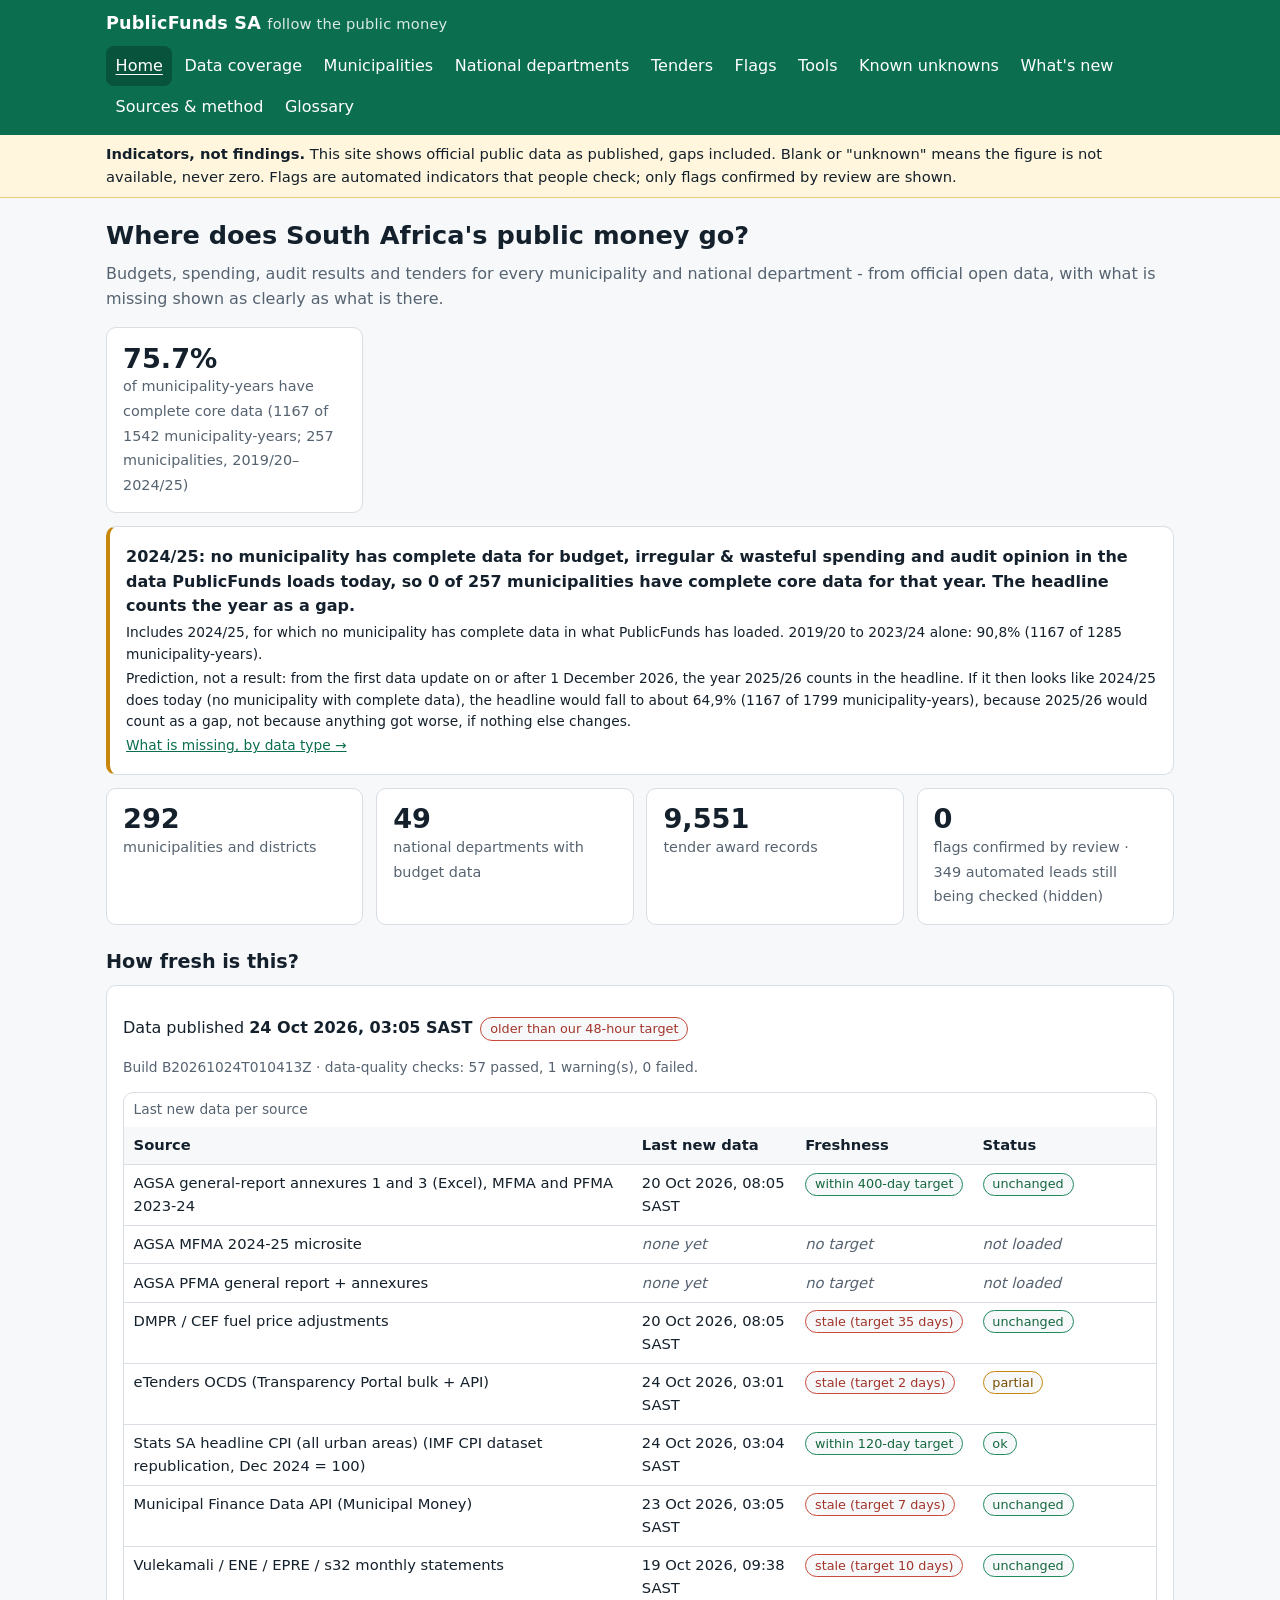
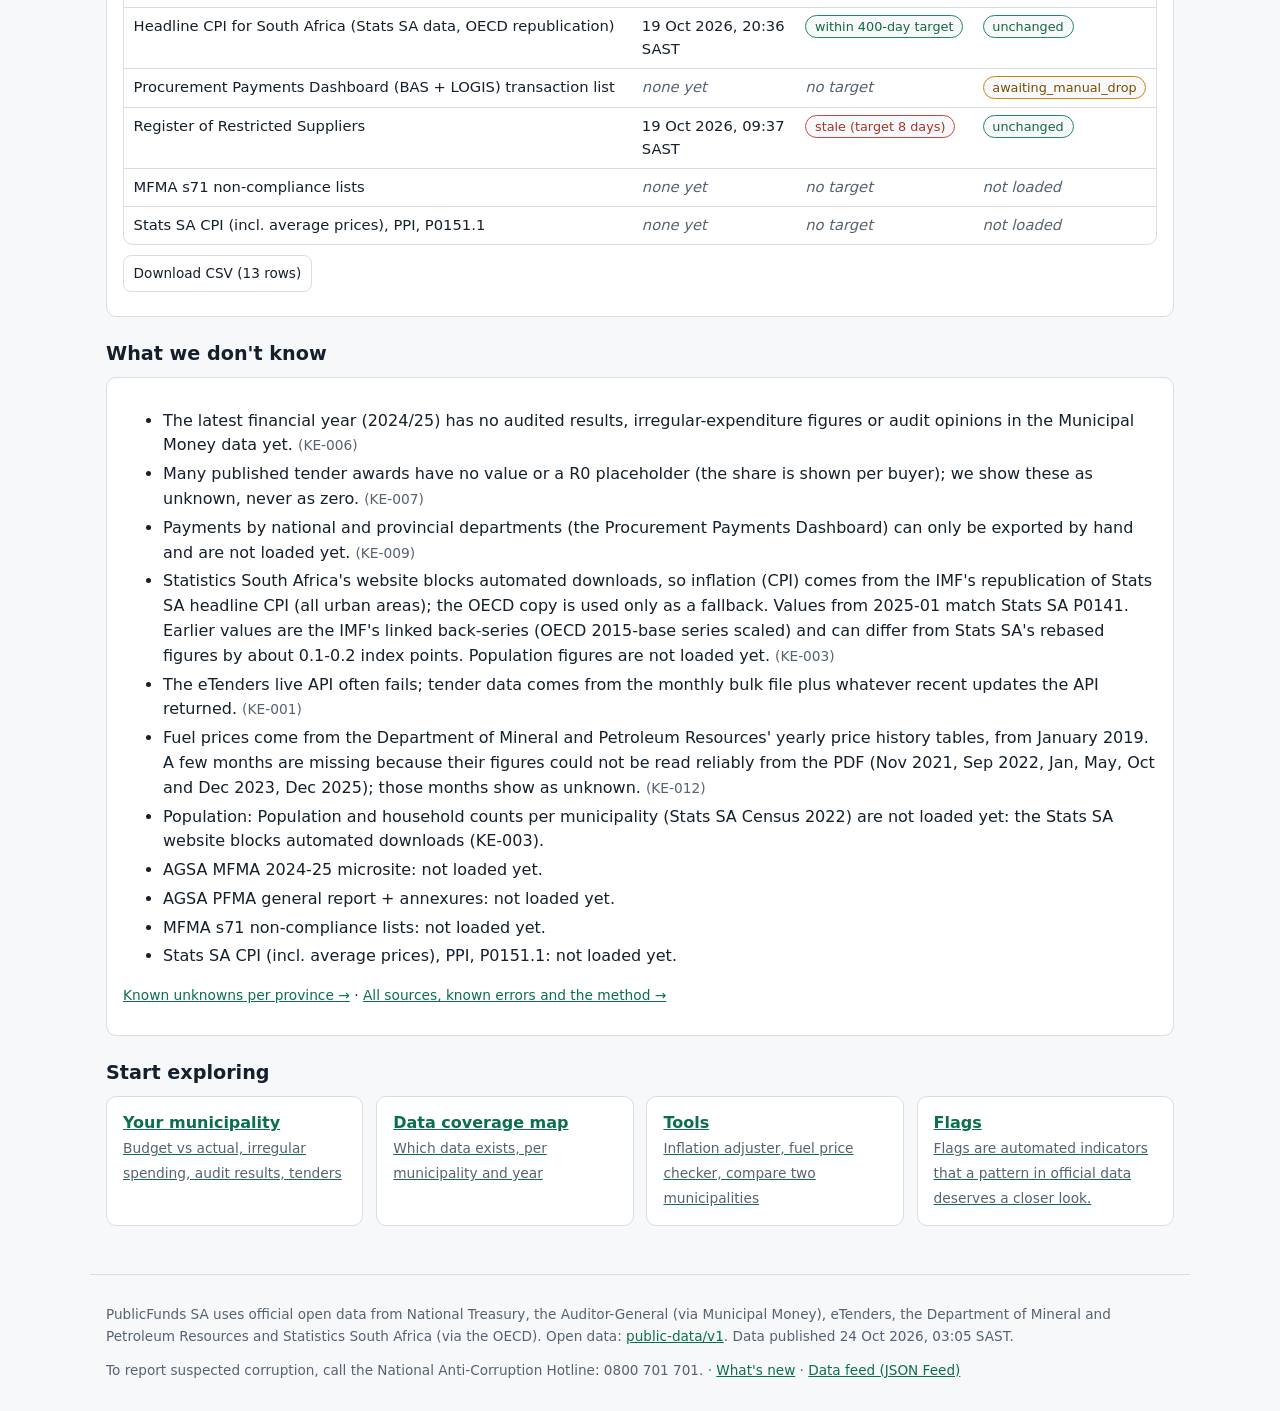
==== commit 75fbd632: "Merge PR #33: CHG-2026-034 option A wording" ====
--- a/apps/public-dashboard/index.html
+++ b/apps/public-dashboard/index.html
@@ -116,7 +116,7 @@
 const DT = {budget:"Budget",actual_audited:"Audited actuals",uifw:"Irregular & wasteful spending",audit_opinion:"Audit opinion",procurement:"Tender awards"};
 const STATE = {P:"present",p:"partial",m:"missing","-":"not applicable","?":"not computed"};
 const SYM = {P:"✓",p:"~",m:"✗","-":"–","?":"?"};
-const REASON = {audit_not_yet_due:"audit not yet due",source_not_publishing_yet:"source was not publishing yet",components_missing:"some parts missing",
+const REASON = {audit_not_yet_due:"audit not yet due",source_not_publishing_yet:"tender award records are not counted for this year",components_missing:"some parts missing",
   not_in_loaded_sources:"not in the loaded sources",opinion_outstanding:"audit outstanding",entity_not_in_existence:"municipality did not exist that year",
   award_values_missing:"many award values missing"};
 const MONTHS = ["Jan","Feb","Mar","Apr","May","Jun","Jul","Aug","Sep","Oct","Nov","Dec"];
@@ -226,18 +226,20 @@
   el("p", {class: "small"}, "Data comes from ", link(BASE + "manifest.json", BASE), ". If the public data has just been set up it may not be live yet.")); }
 
 async function vHome() {
-  const [m, f] = await Promise.all([load("manifest.json"), load("flags.json")]);
+  const [m, f, cv] = await Promise.all([load("manifest.json"), load("flags.json"), load("coverage.json").catch(() => null)]);   // coverage.json only for the note under the headline
   const c = m.coverage, ctr = m.counts;
+  const gap = cv ? gapBox(coreGapLines(cv), {link: 1, style: "grid-column:1/-1;margin:0", extra: headlineContextLines(cv)}) : null;
   const gen = ageDays(m.generated_at_sast);
   const kp = (big, small) => el("div", {class: "card kpi"}, el("b", {}, big), el("span", {}, small));
   const notLoaded = m.sources.filter(s => !s.last_run_status || /blocked|failed|manual|partial/.test(s.last_run_status || ""));
   setView("Where does South Africa's public money go?",
     el("p", {class: "lead"}, "Budgets, spending, audit results and tenders for every municipality and national department - from official open data, with what is missing shown as clearly as what is there."),
     el("div", {class: "grid"},
-      kp(c.complete_pct == null ? "unknown" : c.complete_pct + "%", `of municipality-years have complete core data (${c.complete} of ${c.applicable}; ${c.entities} municipalities, ${fyLabel(c.fye_min)}–${fyLabel(c.fye_max)})`),
+      kp(c.complete_pct == null ? "unknown" : c.complete_pct + "%", `of municipality-years have complete core data (${c.complete} of ${c.applicable} municipality-years; ${c.entities} municipalities, ${fyLabel(c.fye_min)}–${fyLabel(c.fye_max)})`),
+      gap,
       kp(ctr.municipalities, "municipalities and districts"),
       kp(ctr.departments, "national departments with budget data"),
-      kp(ctr.awards.toLocaleString("en-ZA"), "published tender award records"),
+      kp(ctr.awards.toLocaleString("en-ZA"), "tender award records"),
       kp(ctr.flags_confirmed, `flags confirmed by review · ${ctr.leads_hidden} automated leads still being checked (hidden)`)),
     el("h2", {}, "How fresh is this?"),
     el("div", {class: "card"}, el("p", {}, "Data published ", el("b", {}, dateSast(m.generated_at_sast)), gen != null && gen > 2 ? el("span", {class: "pill bad", style: "margin-left:.5rem"}, "older than our 48-hour target") : el("span", {class: "pill ok", style: "margin-left:.5rem"}, "up to date")),
@@ -300,7 +302,8 @@
   setView("Data coverage", el("p", {class: "lead"}, "Which official data exists for each municipality and financial year (July–June). Missing data is a finding in itself: it is shown, never hidden or filled in."),
     el("div", {class: "legend"}, Object.entries(STATE).filter(([k]) => k !== "?").map(([k, v]) => el("span", {}, el("i", {class: "s-" + k}), `${SYM[k]} ${v}`))),
     filters, body, el("h2", {}, "Summary"), summary,
-    el("p", {class: "small muted"}, `Headline: ${cov.headline.complete_pct}% of municipality-years from ${fyLabel(cov.headline.fye_min)} to ${fyLabel(cov.headline.fye_max)} have every core data type (budget, audited actuals, irregular & wasteful spending, audit opinion).`));
+    el("p", {class: "small muted"}, `Headline: ${cov.headline.complete_pct}% of municipality-years from ${fyLabel(cov.headline.fye_min)} to ${fyLabel(cov.headline.fye_max)} have every core data type (budget, audited actuals, irregular & wasteful spending, audit opinion).`),
+    gapBox(coreGapLines(cov), {link: 1}));
   draw();
 }
 
@@ -651,7 +654,52 @@
   out._banner = Object.entries(banner).map(([fy, ts]) => `${fy}: no municipality has complete data for ${join(ts)} in the data PublicFunds loads today.`);
   return out;
 }
+/* CHG-2026-034 (option A): one line per headline-window year in which no municipality has complete data for a core type; same
+   output as core_gap_lines() in thusa/coverage_ceiling.py (parity-tested). Needs coverage.json only. */
+function coreGapLines(cov) {
+  const CORE = ["budget", "actual_audited", "uifw", "audit_opinion"];
+  const LABEL = {budget: "budget", actual_audited: "audited actuals", uifw: "irregular & wasteful spending", audit_opinion: "audit opinion"};
+  const h = cov.headline, byYear = Object.fromEntries((h.by_year || []).map(y => [y.fye, y]));
+  const join = p => p.length === 1 ? p[0] : p.slice(0, -1).join(", ") + " and " + p[p.length - 1];
+  const lines = [];
+  cov.years.forEach((fye, k) => {
+    if (fye < h.fye_min || fye > h.fye_max) return;
+    const types = CORE.filter(dt => cov.data_types.includes(dt) && !cov.entities.some(e => e.c[dt][k] === "P")).map(dt => LABEL[dt]);
+    if (!types.length) return;
+    const y = byYear[fye], so = y ? `, so ${y.complete} of ${y.applicable} municipalities have complete core data for that year` : "";
+    lines.push(`${cov.fy_labels[k]}: no municipality has complete data for ${join(types)} in the data PublicFunds loads today${so}. The headline counts the year as a gap.`);
+  });
+  return lines;
+}
+/* Beside the home headline: same measure without the gap years, and a labelled prediction; mirror of headline_context_lines() (parity-tested). */
+function headlineContextLines(cov) {
+  const CORE = ["budget", "actual_audited", "uifw", "audit_opinion"];
+  const h = cov.headline, byYear = Object.fromEntries((h.by_year || []).map(y => [y.fye, y]));
+  const join = p => p.length === 1 ? p[0] : p.slice(0, -1).join(", ") + " and " + p[p.length - 1];
+  const tenths = (c, a) => (Math.floor((2000 * c + a) / (2 * a)) / 10).toFixed(1).replace(".", ",");
+  const win = [], gaps = [], rest = [];
+  cov.years.forEach((fye, k) => {
+    if (fye < h.fye_min || fye > h.fye_max) return;
+    win.push(k);
+    (CORE.some(dt => cov.data_types.includes(dt) && !cov.entities.some(e => e.c[dt][k] === "P")) ? gaps : rest).push(k);
+  });
+  if (!gaps.length || !rest.length || win.some(k => !byYear[cov.years[k]])) return [];
+  const labels = ks => ks.map(k => cov.fy_labels[k]);
+  const c = rest.reduce((s, k) => s + byYear[cov.years[k]].complete, 0), a = rest.reduce((s, k) => s + byYear[cov.years[k]].applicable, 0);
+  const contiguous = rest.every((k, i) => i === 0 || k === rest[i - 1] + 1);
+  const alone = contiguous ? (rest.length === 1 ? labels(rest)[0] : `${labels(rest)[0]} to ${labels(rest)[rest.length - 1]}`) : join(labels(rest));
+  const lines = [`Includes ${join(labels(gaps))}, for which no municipality has complete data in what PublicFunds has loaded. ${alone} alone: ${tenths(c, a)}% (${c} of ${a} municipality-years).`];
+  const nxt = byYear[h.fye_max + 1];
+  if (nxt && nxt.all_core_due === false) {
+    const hc = h.complete, ha = h.applicable + nxt.applicable;
+    lines.push(`Prediction, not a result: from the first data update on or after 1 December ${nxt.fye}, the year ${nxt.fy} counts in the headline. If it then looks like ${cov.fy_labels[gaps[gaps.length - 1]]} does today (no municipality with complete data), the headline would fall to about ${tenths(hc, ha)}% (${hc} of ${ha} municipality-years), because ${nxt.fy} would count as a gap, not because anything got worse, if nothing else changes.`);
+  }
+  return lines;
+}
 /* ceiling:end */
+/* CHG-2026-034: the note under the headline, on the coverage page and on the report card (lines from coreGapLines) */
+const gapBox = (lines, o = {}) => lines.length ? el("div", {class: "gapnote" + (o.card ? "" : " card"), id: "gap-lines", role: "note", style: o.style || null}, lines.map(l => el("p", {}, el("b", {}, l))), (o.extra || []).map(l => el("p", {class: "small", "data-note": "context"}, l)),
+  o.link ? el("p", {class: "small"}, el("a", {href: "#/unknowns"}, "What is missing, by data type →")) : null) : null;
 
 /* ---------------------------------------------------------------- known unknowns (CHG-2026-008) */
 async function vUnknowns() {
@@ -711,14 +759,14 @@
   const notes = cov.data_types.filter(dt => R[dt].note);
   const gapLines = R._banner;
   setView("Known unknowns, by province",
-    el("p", {class: "lead"}, `What share of the data a taxpayer should be able to see is actually published, for each province's municipalities. Financial years ${fyLabel(h.fye_min)} to ${fyLabel(h.fye_max)} (years whose audits are due). Lowest first: the biggest blind spots are at the top.`),
+    el("p", {class: "lead"}, `For each province, how much of the expected data PublicFunds has for its municipalities, over the financial years ${fyLabel(h.fye_min)} to ${fyLabel(h.fye_max)} (the years whose audits are due). Lowest first, so the biggest blind spots are at the top.`),
     gapLines.length ? el("div", {class: "card gapnote", id: "by-type-banner", role: "note"}, gapLines.map(l => el("p", {}, el("b", {}, l))),
       el("p", {class: "small"}, el("a", {class: "to-trend", href: "#/unknowns", onclick: toTrend}, "Share per financial year, in the trend table below ↓"))) : null,
-    el("div", {class: "wide-last"}, table("Published data per province (all five data types together)", [
+    el("div", {class: "wide-last"}, table("Data available per province (all five data types together)", [
       {label: "Province", render: r => PROVINCES[r.code] || r.code, value: r => PROVINCES[r.code] || r.code},
       {label: "Municipalities", num: 1, value: r => r.munis.size},
-      {label: "Fully published", num: 1, render: r => meter(r.known), value: r => r.known},
-      {label: "Partly published", num: 1, value: r => r.tot.p},
+      {label: "Fully available", num: 1, render: r => meter(r.known), value: r => r.known},
+      {label: "Partly available", num: 1, value: r => r.tot.p},
       {label: "Missing", num: 1, value: r => r.tot.m},
       {label: "Most common reason for a gap", render: r => r.top ? `${REASON[r.top[0]] || r.top[0]} (${r.top[1]})` : unknown("none"), value: r => r.top ? r.top[0] : ""}],
       rows, "known-unknowns-by-province.csv")),
@@ -734,18 +782,18 @@
       notes.length ? el("ul", {class: "small", id: "by-type-notes"}, notes.map(dt => el("li", {"data-dt": dt}, R[dt].note))) : null,
       cov.data_types.includes("procurement") ? el("p", {class: "small muted", id: "by-type-tender"}, R._text.tender_caption) : null),
     el("h2", {id: "trend", tabindex: "-1"}, "Trend over time (CSI-028)"),
-    table("Share of municipality data items fully published, per financial year and data type", [
+    table("Share of municipality data items fully available, per financial year and data type", [
       {label: "Financial year", value: r => r.fy},
       {label: "All types", num: 1, render: r => meter(r.all), value: r => r.all},
       ...cov.data_types.map(dt => ({label: DT_AVAIL[dt] || DT[dt] || dt, num: 1, wrap: 1, render: r => meter(r.t[dt]), value: r => r.t[dt]}))],
       trend, "known-unknowns-by-year.csv"),
     el("h2", {}, "Municipalities with the most missing data (CSI-028)"),
-    table("Municipalities ranked by share of data items fully published, lowest first", [
+    table("Municipalities ranked by share of data items fully available, lowest first", [
       {label: "Municipality", render: r => el("a", {href: `#/m/${r.id}`}, r.name), value: r => r.name},
       {label: "Code", csvOnly: 1, value: r => r.code},
       {label: "Province", value: r => PROVINCES[r.province] || r.province},
-      {label: "Fully published", num: 1, render: r => meter(r.known), value: r => r.known},
-      {label: "Partly published", num: 1, value: r => r.p},
+      {label: "Fully available", num: 1, render: r => meter(r.known), value: r => r.known},
+      {label: "Partly available", num: 1, value: r => r.p},
       {label: "Missing", num: 1, value: r => r.m},
       {label: "Data items", num: 1, value: r => r.n}],
       ranking, "known-unknowns-by-municipality.csv", {limit: 25}),
@@ -836,7 +884,7 @@
     el("h2", {}, "Why you only see reviewed and confirmed flags"),
     el("p", {}, "Automated checks find many leads that turn out to be data errors. Publishing them unchecked could wrongly harm people and organisations. So a flag appears on this site only after people have reviewed it and confirmed that the data pattern is real, and only while the evidence has not changed since. A flag that names a supplier or person needs two different reviewers. The checks D13, D6, D16 and D17 are used only for internal review and are never published. A confirmed flag means the pattern is real, not that anyone acted unlawfully."),
     el("h2", {}, "A blank means unknown"),
-    el("p", {}, "When a figure is missing from the source, we show it as ", unknown(), " or leave it blank. We never fill in a zero. A gap is not evidence of wrongdoing: often the audit is not due yet or the source has not published it. ", el("a", {href: "#/unknowns"}, "See the known unknowns"), "."),
+    el("p", {}, "When a figure is missing from the source, we show it as ", unknown(), " or leave it blank. We never fill in a zero. A gap is not evidence of wrongdoing. It usually means the data is not in what PublicFunds has loaded. ", el("a", {href: "#/unknowns"}, "See the known unknowns"), "."),
     el("p", {}, el("a", {href: "#/sources"}, "All sources and the method →")));
 }
 
@@ -859,22 +907,23 @@
   const flags = cardFlags(f, id);
   const g = text => el("a", {href: "#/glossary"}, text);
   const row = (label, value, note) => el("div", {class: "card kpi"}, el("b", {}, value), el("span", {}, label), note ? el("p", {class: "small muted", style: "margin:.3rem 0 0"}, note) : null);
-  const amt = c => c == null ? unknown("blank: not published (unknown, not zero)") : rand(c);
+  const amt = c => c == null ? unknown("blank: not available (unknown, not zero)") : rand(c);
   const card = el("section", {class: "card reportcard", "aria-labelledby": "rc-h"},
     el("h2", {id: "rc-h", style: "margin-top:0"}, `Report card: ${m.long_name || m.name}`),
     el("p", {class: "small muted"}, "Official published figures side by side. There is no overall grade or score: we do not combine these into one number."),
     el("div", {class: "grid"},
-      row(["Latest audit opinion", la ? ` (${fyLabel(la.y)})` : ""], la ? opinionChip(la.d.audit.code, mun.audit_opinions) : unknown("not published"),
+      row(["Latest audit opinion", la ? ` (${fyLabel(la.y)})` : ""], la ? opinionChip(la.d.audit.code, mun.audit_opinions) : unknown("not available"),
         [la ? ["As published by National Treasury from the Auditor-General's report · ", srcLink(mun, la.d.audit.src), " · "] : "", g("what audit opinions mean"),
          ". The Auditor-General's own annexure figures are not yet published on this site."]),
-      row([g("Irregular expenditure"), lu ? ` (${fyLabel(lu.y)})` : ""], lu ? amt(lu.d.uifw.irregular) : unknown("not published"),
+      row([g("Irregular expenditure"), lu ? ` (${fyLabel(lu.y)})` : ""], lu ? amt(lu.d.uifw.irregular) : unknown("not available"),
         lu ? ["Fruitless & wasteful: ", amt(lu.d.uifw.fruitless_wasteful), " · Unauthorised: ", amt(lu.d.uifw.unauthorised), " · ", srcLink(mun, lu.d.uifw.src),
           ". Irregular means a rule was not followed, not that money was stolen."] : null),
-      row("data items published (known unknowns)", covE ? `${comp.n.P} of ${comp.total}` : unknown(),
+      row("data items available (known unknowns)", covE ? `${comp.n.P} of ${comp.total}` : unknown(),
         covE ? [`${comp.n.p} partial, ${comp.n.m} missing, financial years ${cov.fy_labels[0]} to ${cov.fy_labels[cov.fy_labels.length - 1]}. `, el("a", {href: "#/unknowns"}, "Known unknowns")] : null),
       row(["confirmed, published ", g("flags")], String(flags.length),
         "Only flags people reviewed and confirmed. Automated leads that are not confirmed are never shown or counted here. A confirmed flag is not a finding of wrongdoing.")),
-    el("p", {class: "small"}, el("b", {}, "A blank means unknown, never zero. "), "If a figure says unknown or not published, the source has not published it (or we have not loaded it). It is not evidence of a good or bad result."),
+    el("p", {class: "small"}, el("b", {}, "A blank means unknown, never zero. "), "If a figure says unknown or not available, it is not in the data PublicFunds loads today. It is not evidence of a good or bad result."),
+    gapBox(coreGapLines(cov), {card: 1}),
     el("p", {class: "small muted"}, "PublicFunds SA · publicfunds.grokforum.site"));
   const copy = el("button", {class: "btn-csv", onclick: async e => { try { await navigator.clipboard.writeText(location.href); e.target.textContent = "Link copied"; } catch (x) { e.target.textContent = "Copy the address bar to share"; } }}, "Copy link to this card");
   setView(`${m.name}: report card`,
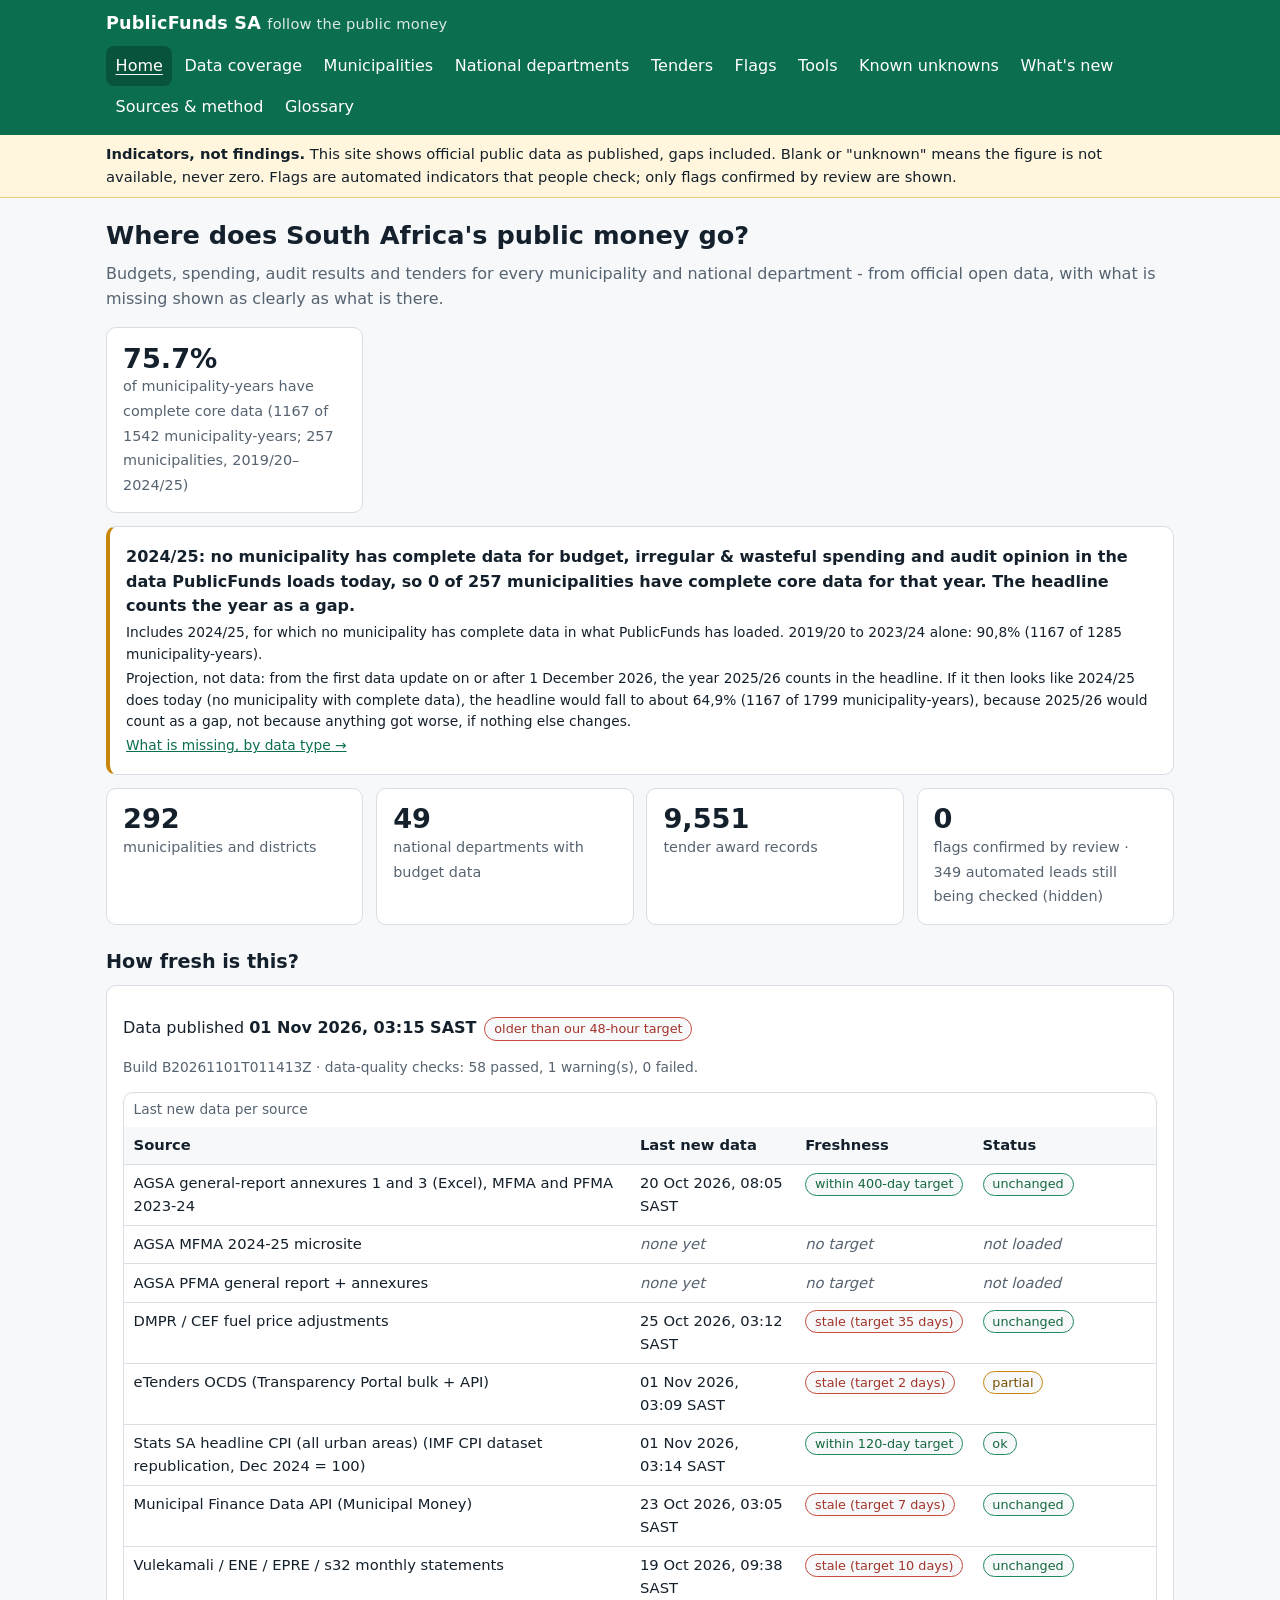
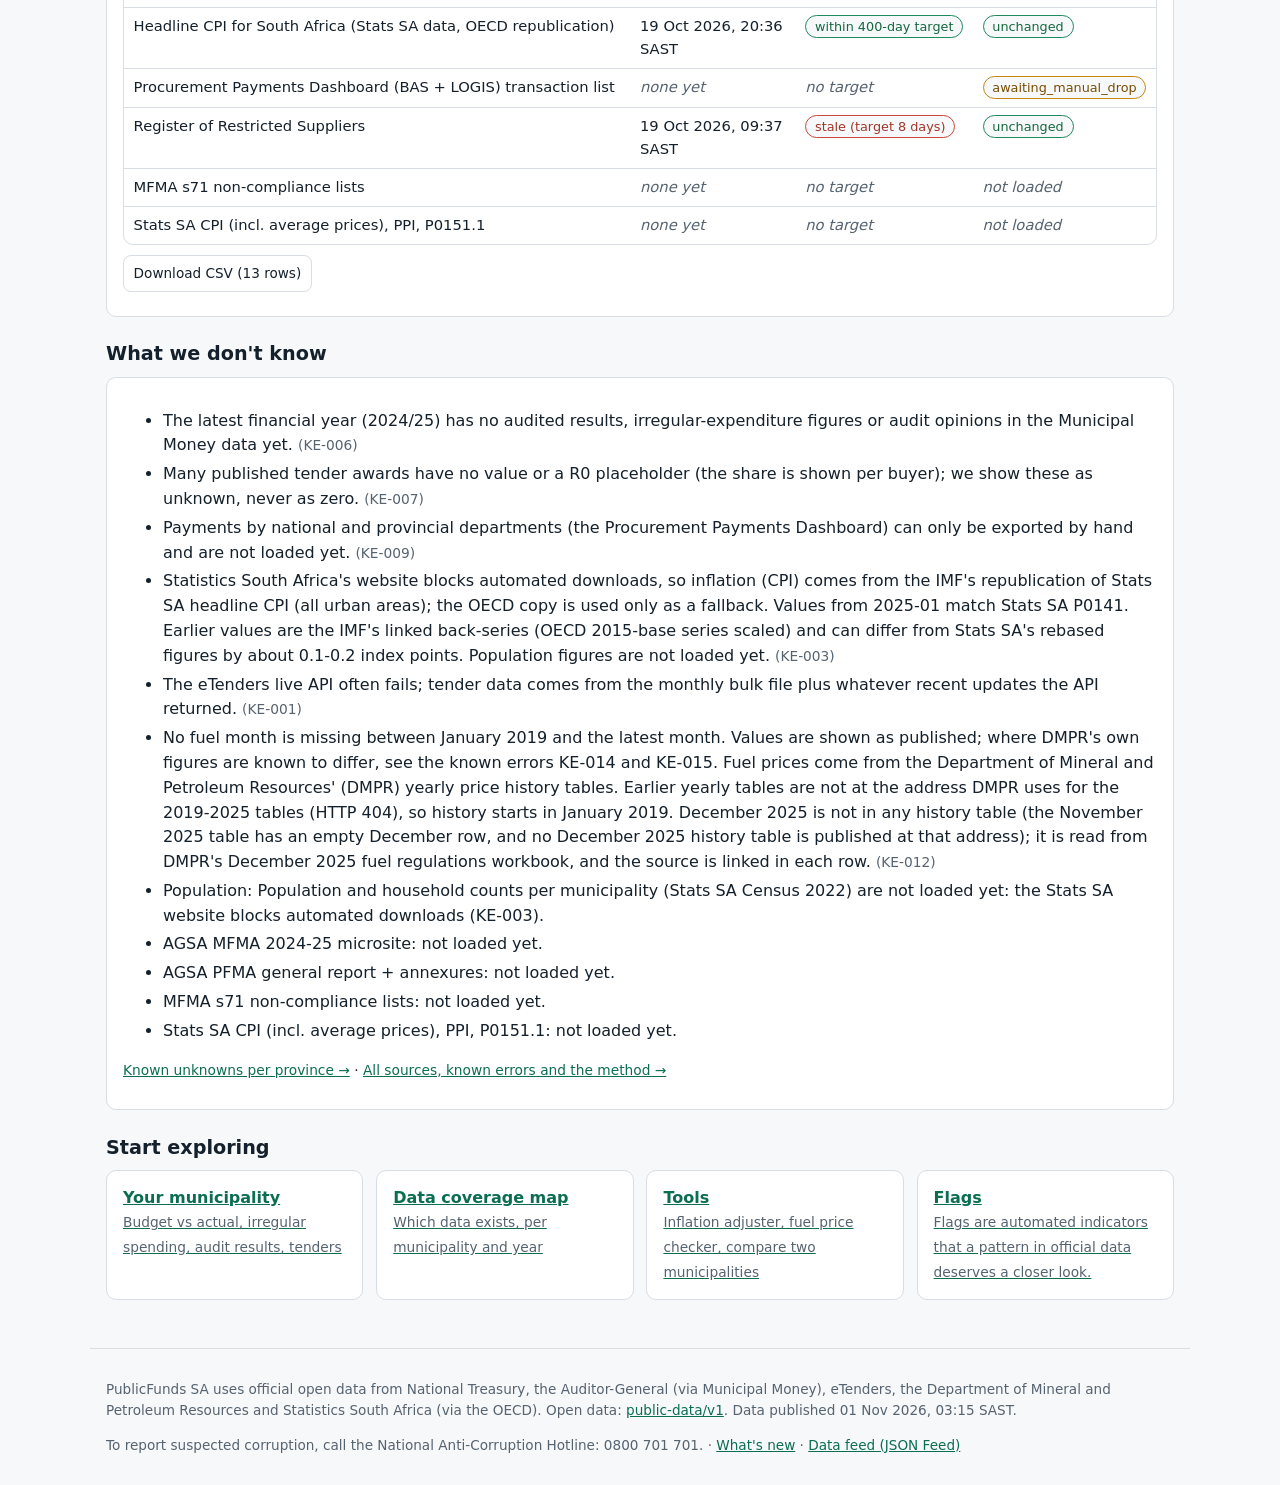
==== commit e042b411: "CHG-2026-046: label the yearly projection line as a projection, not data" ====
--- a/apps/public-dashboard/index.html
+++ b/apps/public-dashboard/index.html
@@ -528,6 +528,11 @@
     fuelOut.replaceChildren(...kids);
   }
   [fdate, fgrade, fpaid].forEach(x => x.addEventListener("input", fcalc));
+  /* notes (CSI-051, CHG-2026-030): fuel.about, and the known errors it points to (ids named in fuel.about, plus ids named in the known gap of those ids) */
+  const fuelAbout = [].concat(fuel.about || []), keIds = t => String(t).match(/KE-\d+/g) || [];
+  const keNamed = new Set(fuelAbout.flatMap(keIds)), keSeen = new Set(keNamed);
+  (man.known_gaps || []).forEach(g => { if (keNamed.has(g.id)) keIds(g.text).forEach(i => keSeen.add(i)); });
+  const fuelKnown = (man.known_errors || []).filter(k => keSeen.has(k.id));
   /* per capita */
   setView("Tools", el("p", {class: "lead"}, "Quick checks for taxpayers. Each result shows where its numbers come from."),
     el("section", {class: "card", "aria-labelledby": "t-inf"}, el("h2", {id: "t-inf", style: "margin-top:0"}, "Inflation adjuster"),
@@ -537,9 +542,13 @@
     el("section", {class: "card", style: "margin-top:.8rem", "aria-labelledby": "t-fuel"}, el("h2", {id: "t-fuel", style: "margin-top:0"}, "Fuel price checker"),
       el("p", {class: "small muted"}, "Was a fuel price per litre in line with the official price on a given date? Official prices from the Department of Mineral and Petroleum Resources. Useful for checking fuel claims and invoices."),
       el("div", {class: "tools"}, el("label", {for: "fuel-date"}, "Date", fdate), el("label", {for: "fuel-grade"}, "Fuel", fgrade), el("label", {for: "fuel-paid"}, "Price paid (R/litre, optional)", fpaid)), fuelOut,
+      ...(fuelKnown.length ? [el("div", {id: "fuel-known"}, el("h3", {}, "Known issues with these prices"),
+        el("ul", {class: "small"}, fuelKnown.map(k => el("li", {}, el("b", {}, k.id), " ", k.symptom))),
+        el("p", {class: "small muted"}, "From our known-error database. ", el("a", {href: "#/sources"}, "All known errors"), "."))] : []),
       el("details", {}, el("summary", {}, "All loaded official prices"), table("Official fuel prices (R/litre)", [{label: "Month", value: r => `${r[0]}-${String(r[1]).padStart(2, "0")}`},
         {label: "Fuel", value: r => (fuel.grades.find(g => g.id === r[2]) || {}).label}, {label: "R/litre", num: 1, value: r => num(r[3] / 100), csvValue: r => (r[3] / 100).toFixed(3), csv: "rand_per_litre"},
-        {label: "Source", render: r => srcLink(pr, r[4]), csvValue: r => srcUrl(pr, r[4]), csv: "source_url"}], fuel.rows, "fuel-prices.csv"))),
+        {label: "Source", render: r => srcLink(pr, r[4]), csvValue: r => srcUrl(pr, r[4]), csv: "source_url"}], fuel.rows, "fuel-prices.csv")),
+      ...(fuelAbout.length ? [el("details", {id: "fuel-about"}, el("summary", {}, "How to read these prices"), el("ul", {class: "small"}, fuelAbout.map(t => el("li", {}, t))))] : [])),
     el("section", {class: "card", style: "margin-top:.8rem", "aria-labelledby": "t-cmp"}, el("h2", {id: "t-cmp", style: "margin-top:0"}, "Compare two municipalities"),
       el("p", {}, el("a", {href: "#/tools/compare"}, "Open the comparison →"))),
     el("section", {class: "card", style: "margin-top:.8rem", "aria-labelledby": "t-pc"}, el("h2", {id: "t-pc", style: "margin-top:0"}, "Per resident / per household"),
@@ -692,13 +701,13 @@
   const nxt = byYear[h.fye_max + 1];
   if (nxt && nxt.all_core_due === false) {
     const hc = h.complete, ha = h.applicable + nxt.applicable;
-    lines.push(`Prediction, not a result: from the first data update on or after 1 December ${nxt.fye}, the year ${nxt.fy} counts in the headline. If it then looks like ${cov.fy_labels[gaps[gaps.length - 1]]} does today (no municipality with complete data), the headline would fall to about ${tenths(hc, ha)}% (${hc} of ${ha} municipality-years), because ${nxt.fy} would count as a gap, not because anything got worse, if nothing else changes.`);
+    lines.push(`Projection, not data: from the first data update on or after 1 December ${nxt.fye}, the year ${nxt.fy} counts in the headline. If it then looks like ${cov.fy_labels[gaps[gaps.length - 1]]} does today (no municipality with complete data), the headline would fall to about ${tenths(hc, ha)}% (${hc} of ${ha} municipality-years), because ${nxt.fy} would count as a gap, not because anything got worse, if nothing else changes.`);
   }
   return lines;
 }
 /* ceiling:end */
 /* CHG-2026-034: the note under the headline, on the coverage page and on the report card (lines from coreGapLines) */
-const gapBox = (lines, o = {}) => lines.length ? el("div", {class: "gapnote" + (o.card ? "" : " card"), id: "gap-lines", role: "note", style: o.style || null}, lines.map(l => el("p", {}, el("b", {}, l))), (o.extra || []).map(l => el("p", {class: "small", "data-note": "context"}, l)),
+const gapBox = (lines, o = {}) => lines.length ? el("div", {class: "gapnote" + (o.card ? "" : " card"), id: "gap-lines", role: "note", style: o.style || null}, lines.map(l => el("p", {}, el("b", {}, l))), (o.extra || []).map(l => el("p", {class: "small", "data-note": "context", "data-kind": l.startsWith("Projection, not data: ") ? "projection" : null}, l)),
   o.link ? el("p", {class: "small"}, el("a", {href: "#/unknowns"}, "What is missing, by data type →")) : null) : null;
 
 /* ---------------------------------------------------------------- known unknowns (CHG-2026-008) */
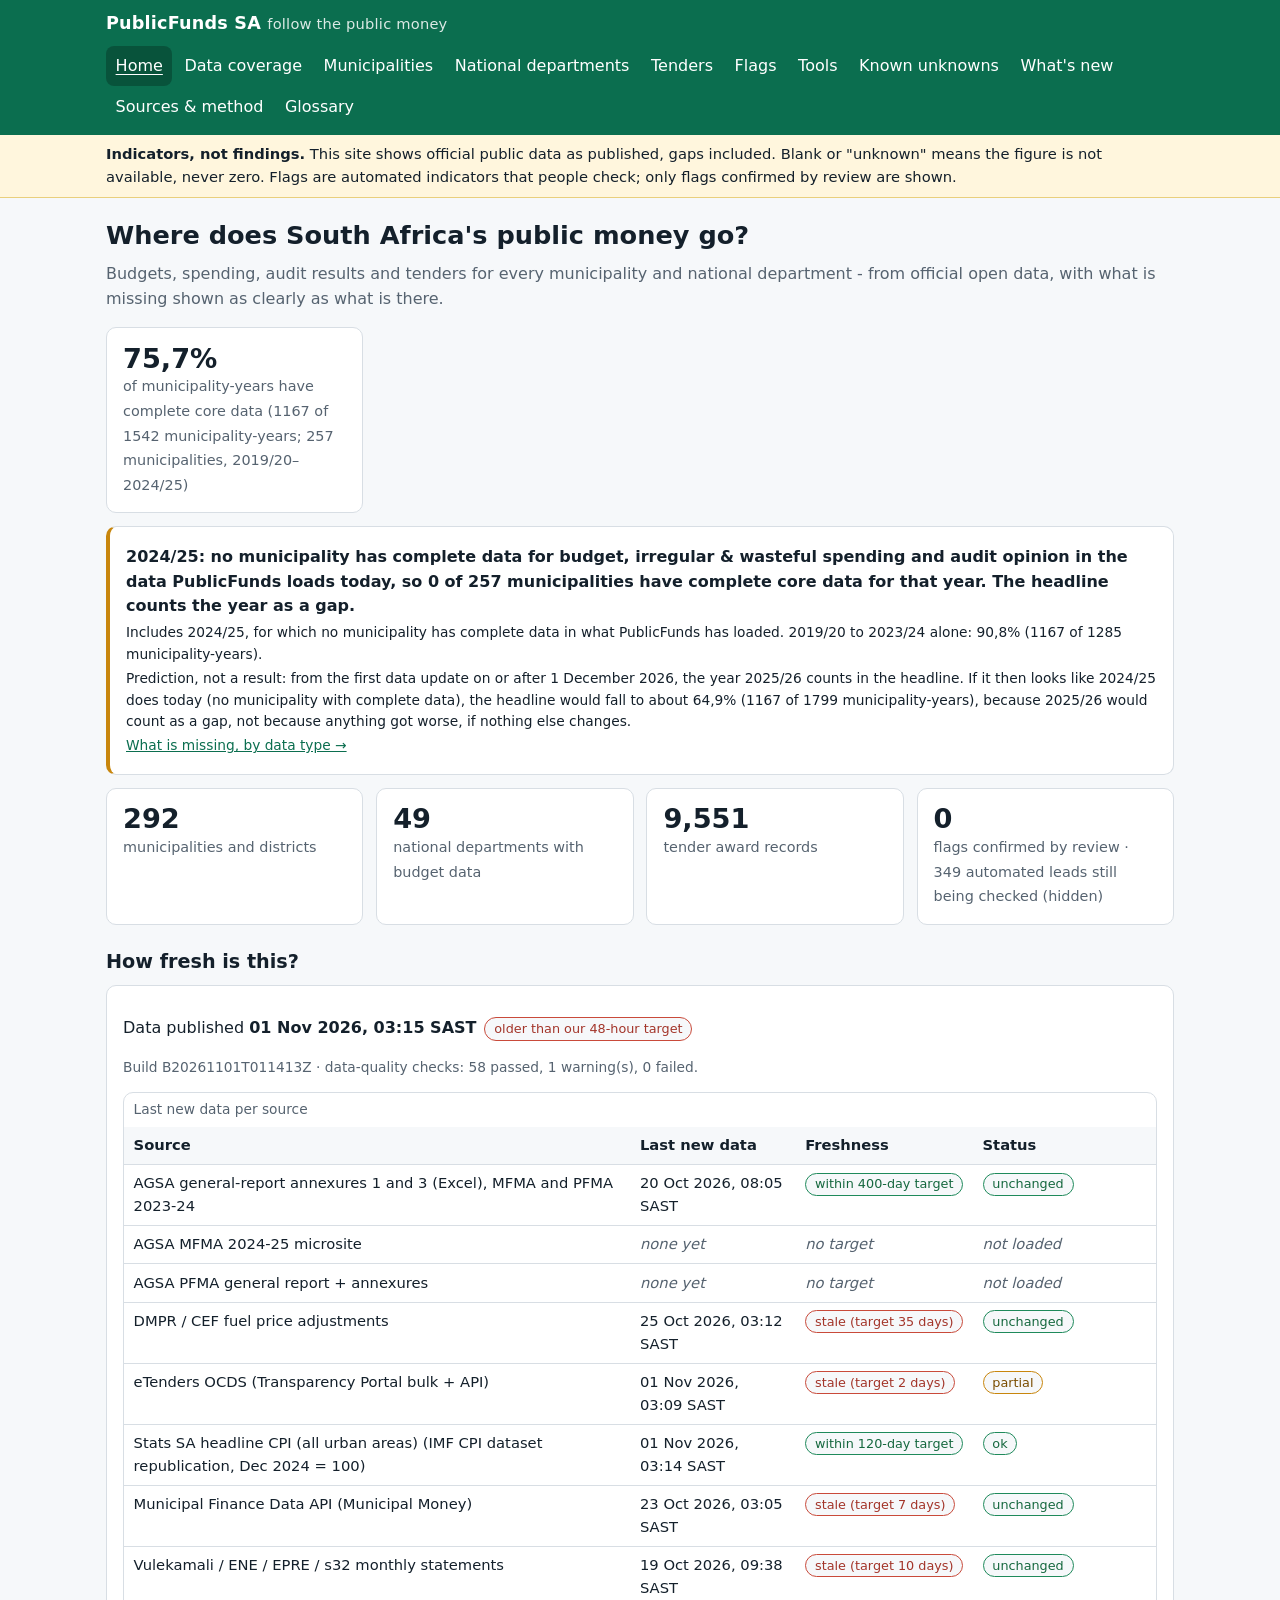
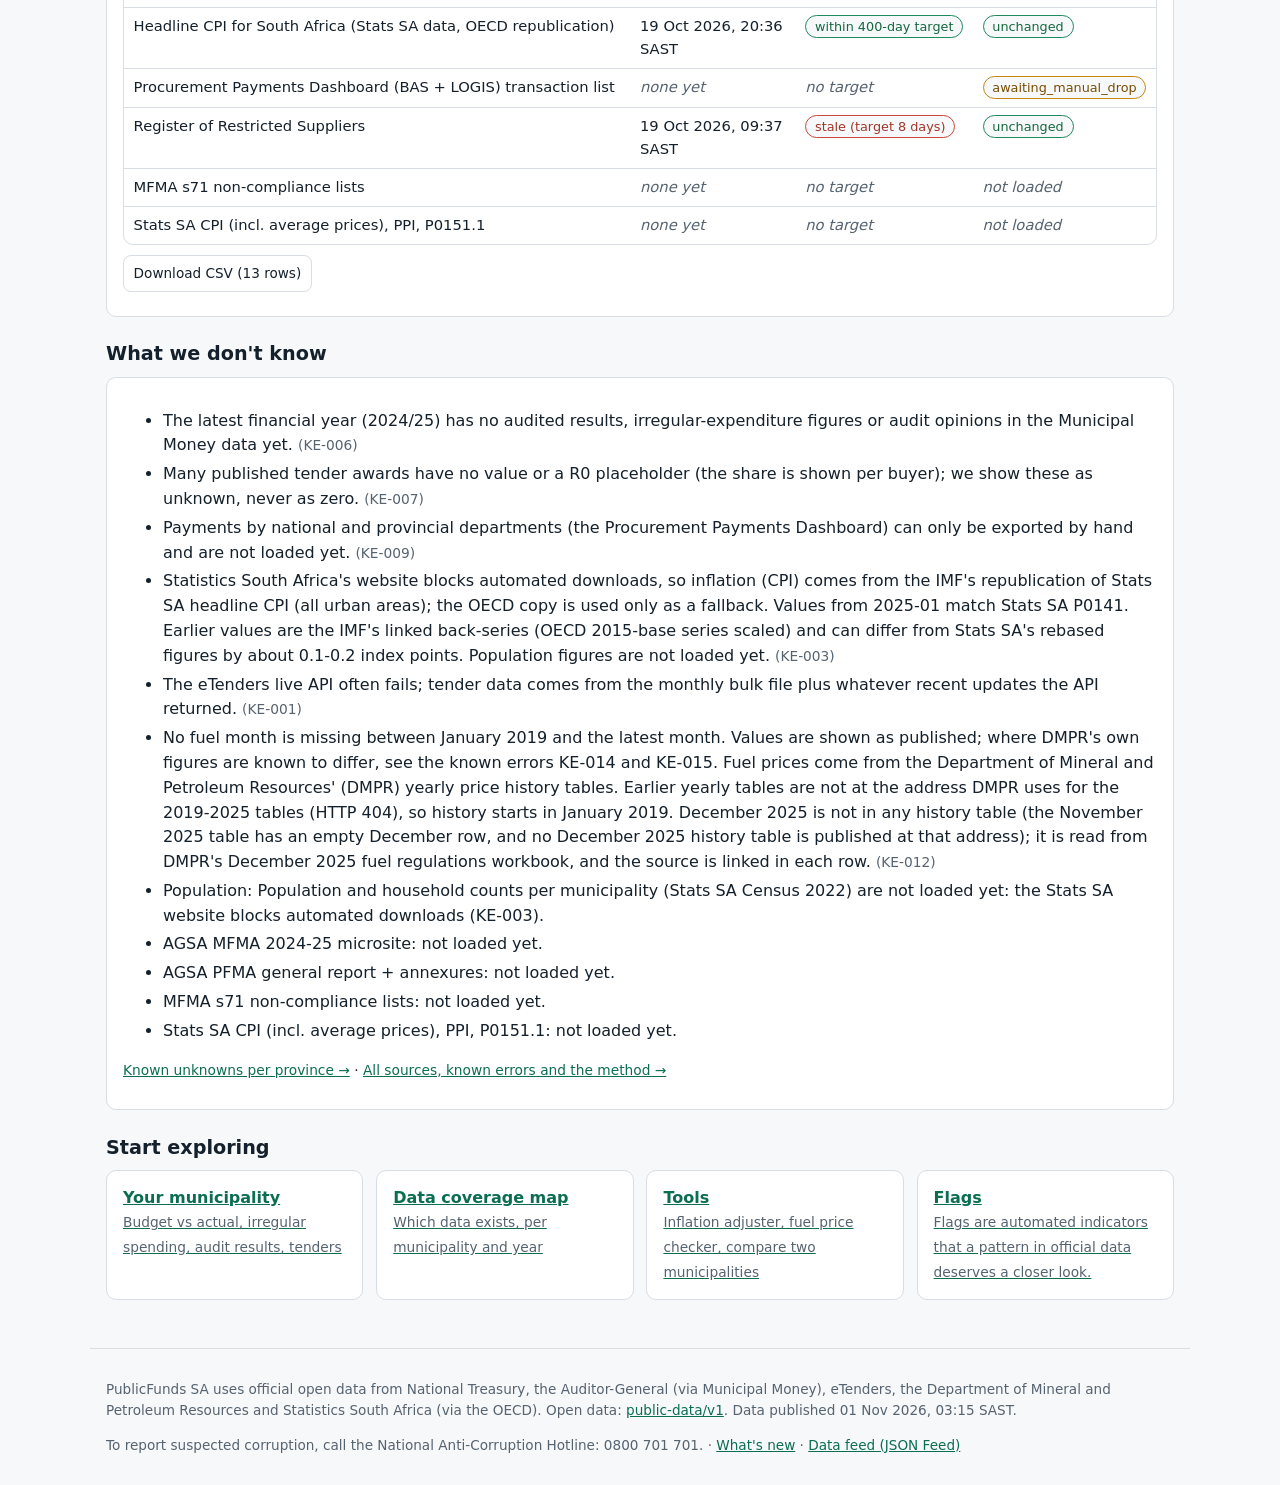
==== commit 222e6225: "CHG-2026-047: en-ZA decimal comma on the home page, with a test" ====
--- a/apps/public-dashboard/index.html
+++ b/apps/public-dashboard/index.html
@@ -145,6 +145,8 @@
 function randFull(c) { return c == null ? "" : "R" + (c / 100).toLocaleString("en-ZA", {minimumFractionDigits: 2, maximumFractionDigits: 2}); }
 function rand(c) { return c == null ? unknown() : el("span", {title: randFull(c)}, randText(c)); }
 function num(v, d = 2) { return v == null ? "" : Number(v).toLocaleString("en-ZA", {minimumFractionDigits: d, maximumFractionDigits: d}); }
+/* CHG-2026-047: one decimal with the en-ZA decimal comma (12,5), as the home page shows every decimal */
+function dec1(x) { return Number(x).toFixed(1).replace(".", ","); }
 function pct(x, d = 1) { return x == null ? null : (x * 100).toLocaleString("en-ZA", {maximumFractionDigits: d}) + "%"; }
 function fyLabel(fye) { fye = +fye; return `${fye - 1}/${String(fye).slice(-2)}`; }
 function natFy(fy) { fy = +fy; return `${fy}/${String(fy + 1).slice(-2)}`; }
@@ -235,7 +237,7 @@
   setView("Where does South Africa's public money go?",
     el("p", {class: "lead"}, "Budgets, spending, audit results and tenders for every municipality and national department - from official open data, with what is missing shown as clearly as what is there."),
     el("div", {class: "grid"},
-      kp(c.complete_pct == null ? "unknown" : c.complete_pct + "%", `of municipality-years have complete core data (${c.complete} of ${c.applicable} municipality-years; ${c.entities} municipalities, ${fyLabel(c.fye_min)}–${fyLabel(c.fye_max)})`),
+      kp(c.complete_pct == null ? "unknown" : dec1(c.complete_pct) + "%", `of municipality-years have complete core data (${c.complete} of ${c.applicable} municipality-years; ${c.entities} municipalities, ${fyLabel(c.fye_min)}–${fyLabel(c.fye_max)})`),
       gap,
       kp(ctr.municipalities, "municipalities and districts"),
       kp(ctr.departments, "national departments with budget data"),
@@ -701,13 +703,13 @@
   const nxt = byYear[h.fye_max + 1];
   if (nxt && nxt.all_core_due === false) {
     const hc = h.complete, ha = h.applicable + nxt.applicable;
-    lines.push(`Projection, not data: from the first data update on or after 1 December ${nxt.fye}, the year ${nxt.fy} counts in the headline. If it then looks like ${cov.fy_labels[gaps[gaps.length - 1]]} does today (no municipality with complete data), the headline would fall to about ${tenths(hc, ha)}% (${hc} of ${ha} municipality-years), because ${nxt.fy} would count as a gap, not because anything got worse, if nothing else changes.`);
+    lines.push(`Prediction, not a result: from the first data update on or after 1 December ${nxt.fye}, the year ${nxt.fy} counts in the headline. If it then looks like ${cov.fy_labels[gaps[gaps.length - 1]]} does today (no municipality with complete data), the headline would fall to about ${tenths(hc, ha)}% (${hc} of ${ha} municipality-years), because ${nxt.fy} would count as a gap, not because anything got worse, if nothing else changes.`);
   }
   return lines;
 }
 /* ceiling:end */
 /* CHG-2026-034: the note under the headline, on the coverage page and on the report card (lines from coreGapLines) */
-const gapBox = (lines, o = {}) => lines.length ? el("div", {class: "gapnote" + (o.card ? "" : " card"), id: "gap-lines", role: "note", style: o.style || null}, lines.map(l => el("p", {}, el("b", {}, l))), (o.extra || []).map(l => el("p", {class: "small", "data-note": "context", "data-kind": l.startsWith("Projection, not data: ") ? "projection" : null}, l)),
+const gapBox = (lines, o = {}) => lines.length ? el("div", {class: "gapnote" + (o.card ? "" : " card"), id: "gap-lines", role: "note", style: o.style || null}, lines.map(l => el("p", {}, el("b", {}, l))), (o.extra || []).map(l => el("p", {class: "small", "data-note": "context"}, l)),
   o.link ? el("p", {class: "small"}, el("a", {href: "#/unknowns"}, "What is missing, by data type →")) : null) : null;
 
 /* ---------------------------------------------------------------- known unknowns (CHG-2026-008) */
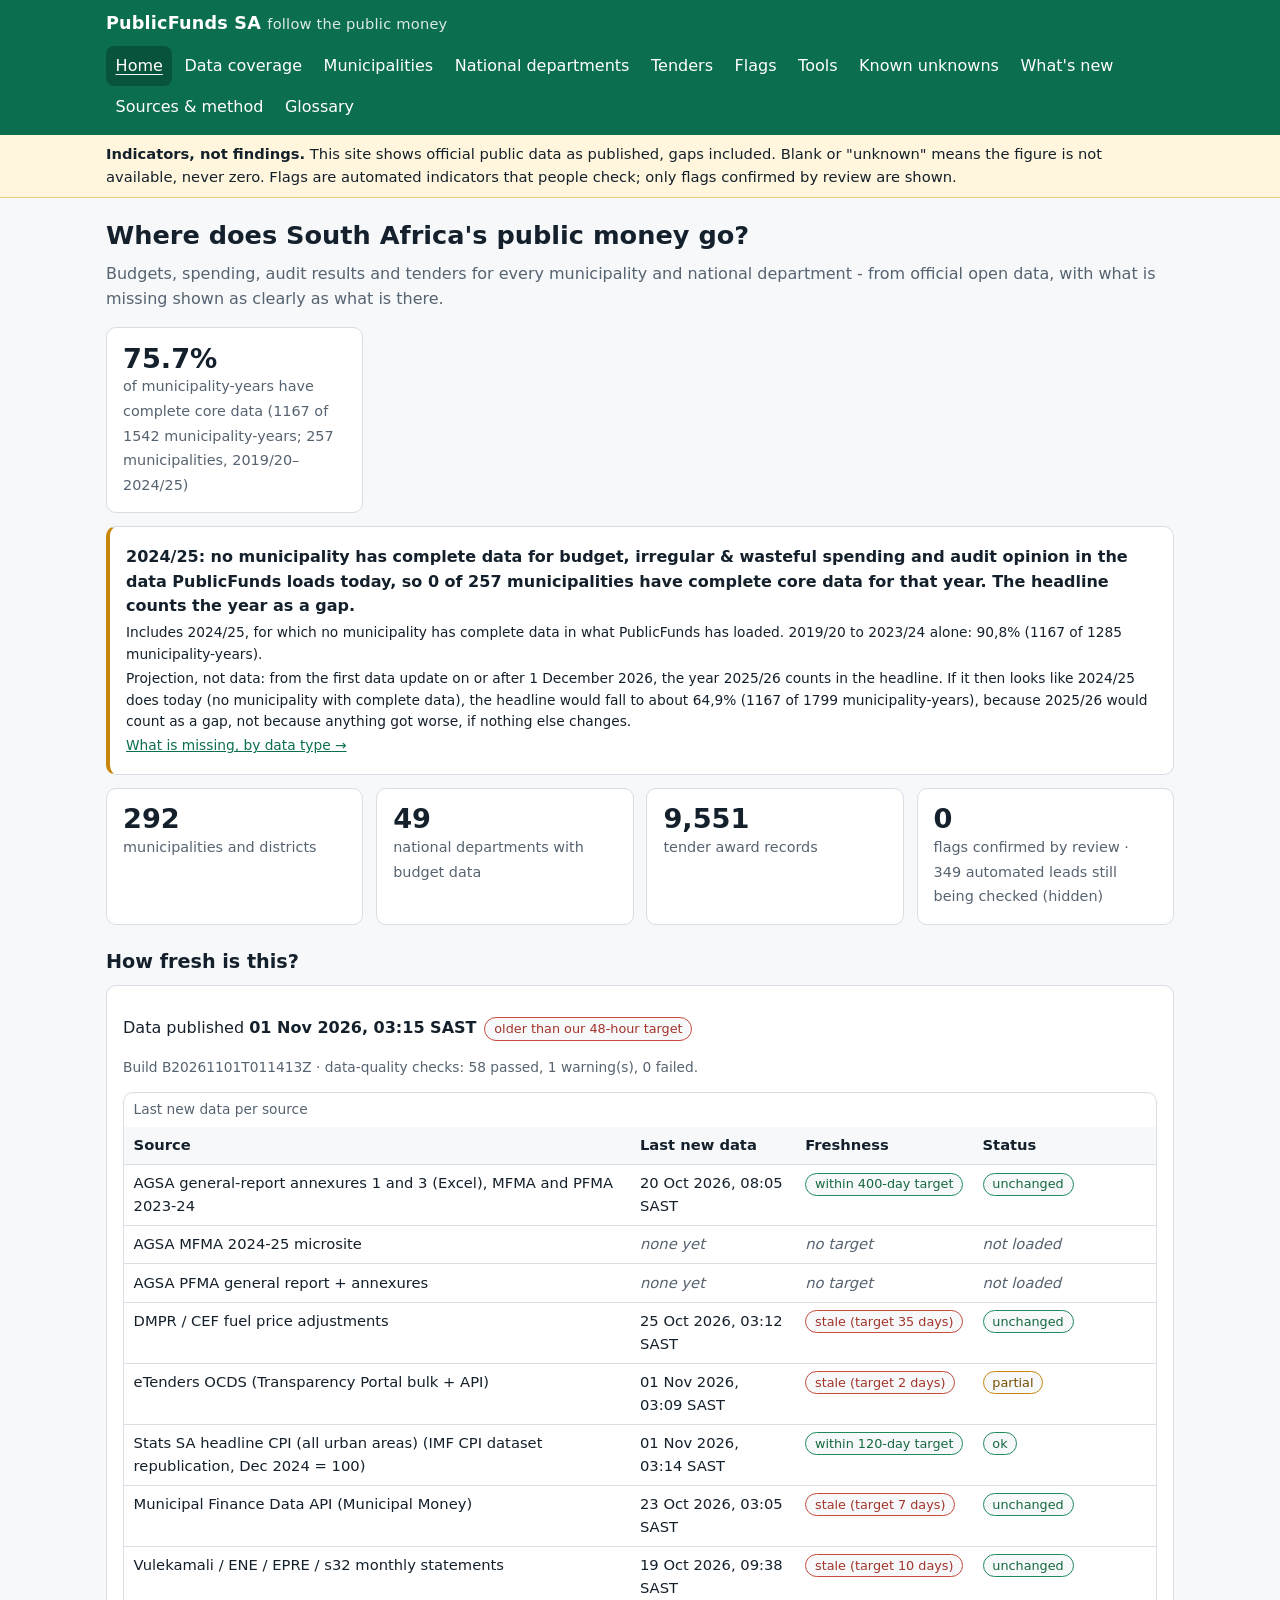
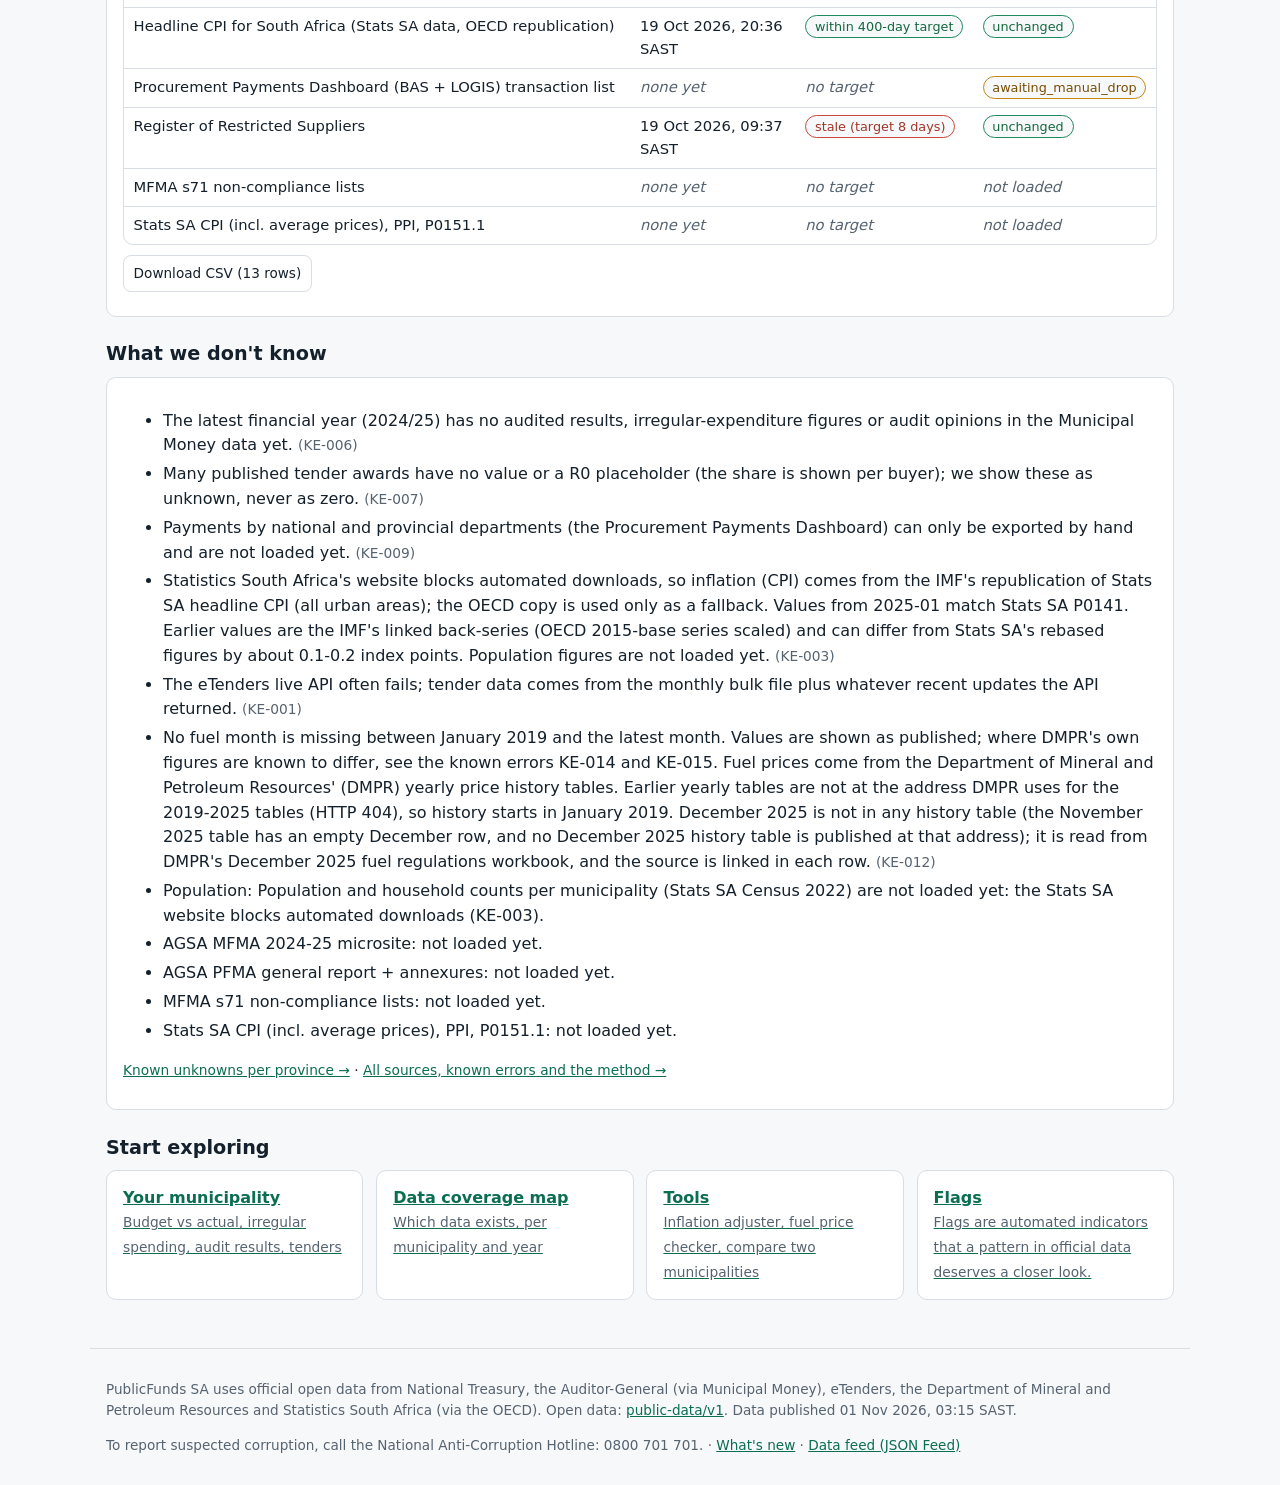
==== commit 0349407a: "Merge d0cc443940ea861fc7e9132618a4ab53034af842 into e33e5086aff63ee0cd398b1cce6897d9dcabb4f6" ====
--- a/apps/public-dashboard/index.html
+++ b/apps/public-dashboard/index.html
@@ -145,8 +145,6 @@
 function randFull(c) { return c == null ? "" : "R" + (c / 100).toLocaleString("en-ZA", {minimumFractionDigits: 2, maximumFractionDigits: 2}); }
 function rand(c) { return c == null ? unknown() : el("span", {title: randFull(c)}, randText(c)); }
 function num(v, d = 2) { return v == null ? "" : Number(v).toLocaleString("en-ZA", {minimumFractionDigits: d, maximumFractionDigits: d}); }
-/* CHG-2026-047: one decimal with the en-ZA decimal comma (12,5), as the home page shows every decimal */
-function dec1(x) { return Number(x).toFixed(1).replace(".", ","); }
 function pct(x, d = 1) { return x == null ? null : (x * 100).toLocaleString("en-ZA", {maximumFractionDigits: d}) + "%"; }
 function fyLabel(fye) { fye = +fye; return `${fye - 1}/${String(fye).slice(-2)}`; }
 function natFy(fy) { fy = +fy; return `${fy}/${String(fy + 1).slice(-2)}`; }
@@ -237,7 +235,7 @@
   setView("Where does South Africa's public money go?",
     el("p", {class: "lead"}, "Budgets, spending, audit results and tenders for every municipality and national department - from official open data, with what is missing shown as clearly as what is there."),
     el("div", {class: "grid"},
-      kp(c.complete_pct == null ? "unknown" : dec1(c.complete_pct) + "%", `of municipality-years have complete core data (${c.complete} of ${c.applicable} municipality-years; ${c.entities} municipalities, ${fyLabel(c.fye_min)}–${fyLabel(c.fye_max)})`),
+      kp(c.complete_pct == null ? "unknown" : c.complete_pct + "%", `of municipality-years have complete core data (${c.complete} of ${c.applicable} municipality-years; ${c.entities} municipalities, ${fyLabel(c.fye_min)}–${fyLabel(c.fye_max)})`),
       gap,
       kp(ctr.municipalities, "municipalities and districts"),
       kp(ctr.departments, "national departments with budget data"),
@@ -703,13 +701,13 @@
   const nxt = byYear[h.fye_max + 1];
   if (nxt && nxt.all_core_due === false) {
     const hc = h.complete, ha = h.applicable + nxt.applicable;
-    lines.push(`Prediction, not a result: from the first data update on or after 1 December ${nxt.fye}, the year ${nxt.fy} counts in the headline. If it then looks like ${cov.fy_labels[gaps[gaps.length - 1]]} does today (no municipality with complete data), the headline would fall to about ${tenths(hc, ha)}% (${hc} of ${ha} municipality-years), because ${nxt.fy} would count as a gap, not because anything got worse, if nothing else changes.`);
+    lines.push(`Projection, not data: from the first data update on or after 1 December ${nxt.fye}, the year ${nxt.fy} counts in the headline. If it then looks like ${cov.fy_labels[gaps[gaps.length - 1]]} does today (no municipality with complete data), the headline would fall to about ${tenths(hc, ha)}% (${hc} of ${ha} municipality-years), because ${nxt.fy} would count as a gap, not because anything got worse, if nothing else changes.`);
   }
   return lines;
 }
 /* ceiling:end */
 /* CHG-2026-034: the note under the headline, on the coverage page and on the report card (lines from coreGapLines) */
-const gapBox = (lines, o = {}) => lines.length ? el("div", {class: "gapnote" + (o.card ? "" : " card"), id: "gap-lines", role: "note", style: o.style || null}, lines.map(l => el("p", {}, el("b", {}, l))), (o.extra || []).map(l => el("p", {class: "small", "data-note": "context"}, l)),
+const gapBox = (lines, o = {}) => lines.length ? el("div", {class: "gapnote" + (o.card ? "" : " card"), id: "gap-lines", role: "note", style: o.style || null}, lines.map(l => el("p", {}, el("b", {}, l))), (o.extra || []).map(l => el("p", {class: "small", "data-note": "context", "data-kind": l.startsWith("Projection, not data: ") ? "projection" : null}, l)),
   o.link ? el("p", {class: "small"}, el("a", {href: "#/unknowns"}, "What is missing, by data type →")) : null) : null;
 
 /* ---------------------------------------------------------------- known unknowns (CHG-2026-008) */
